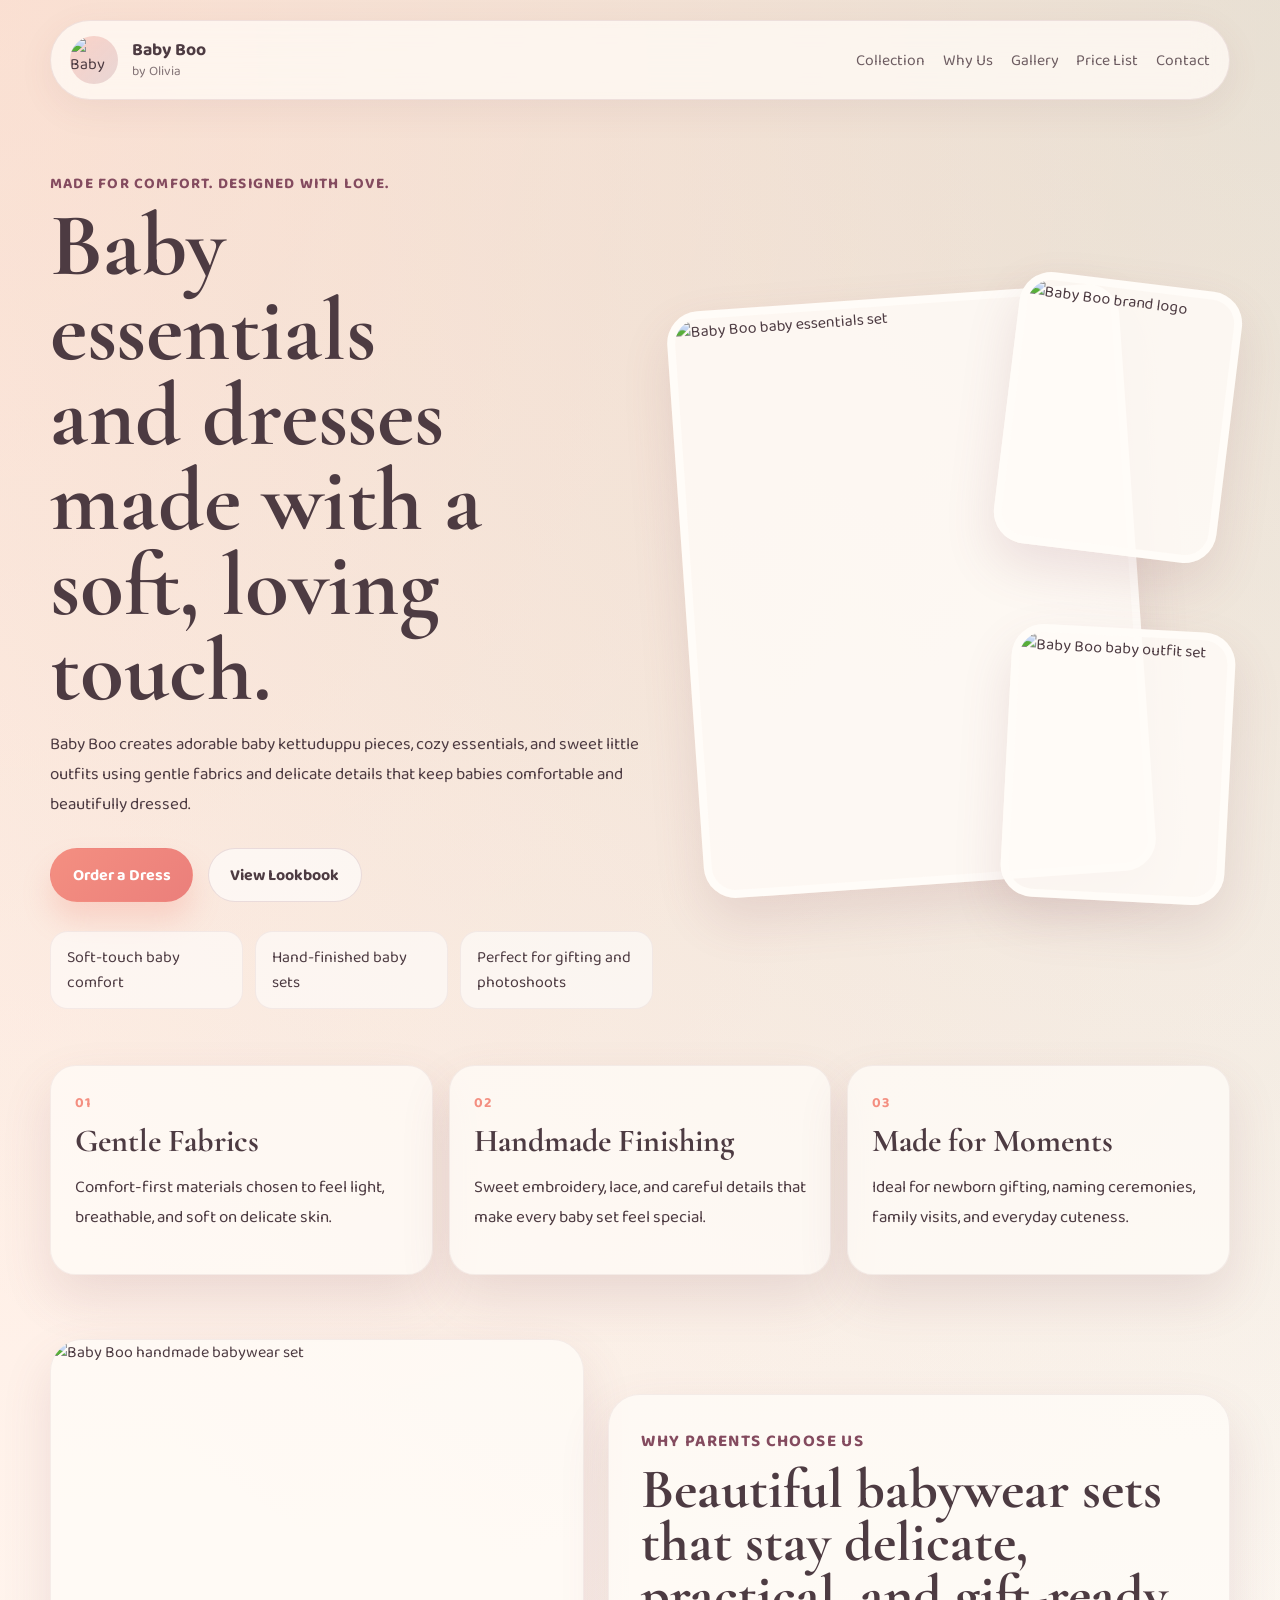
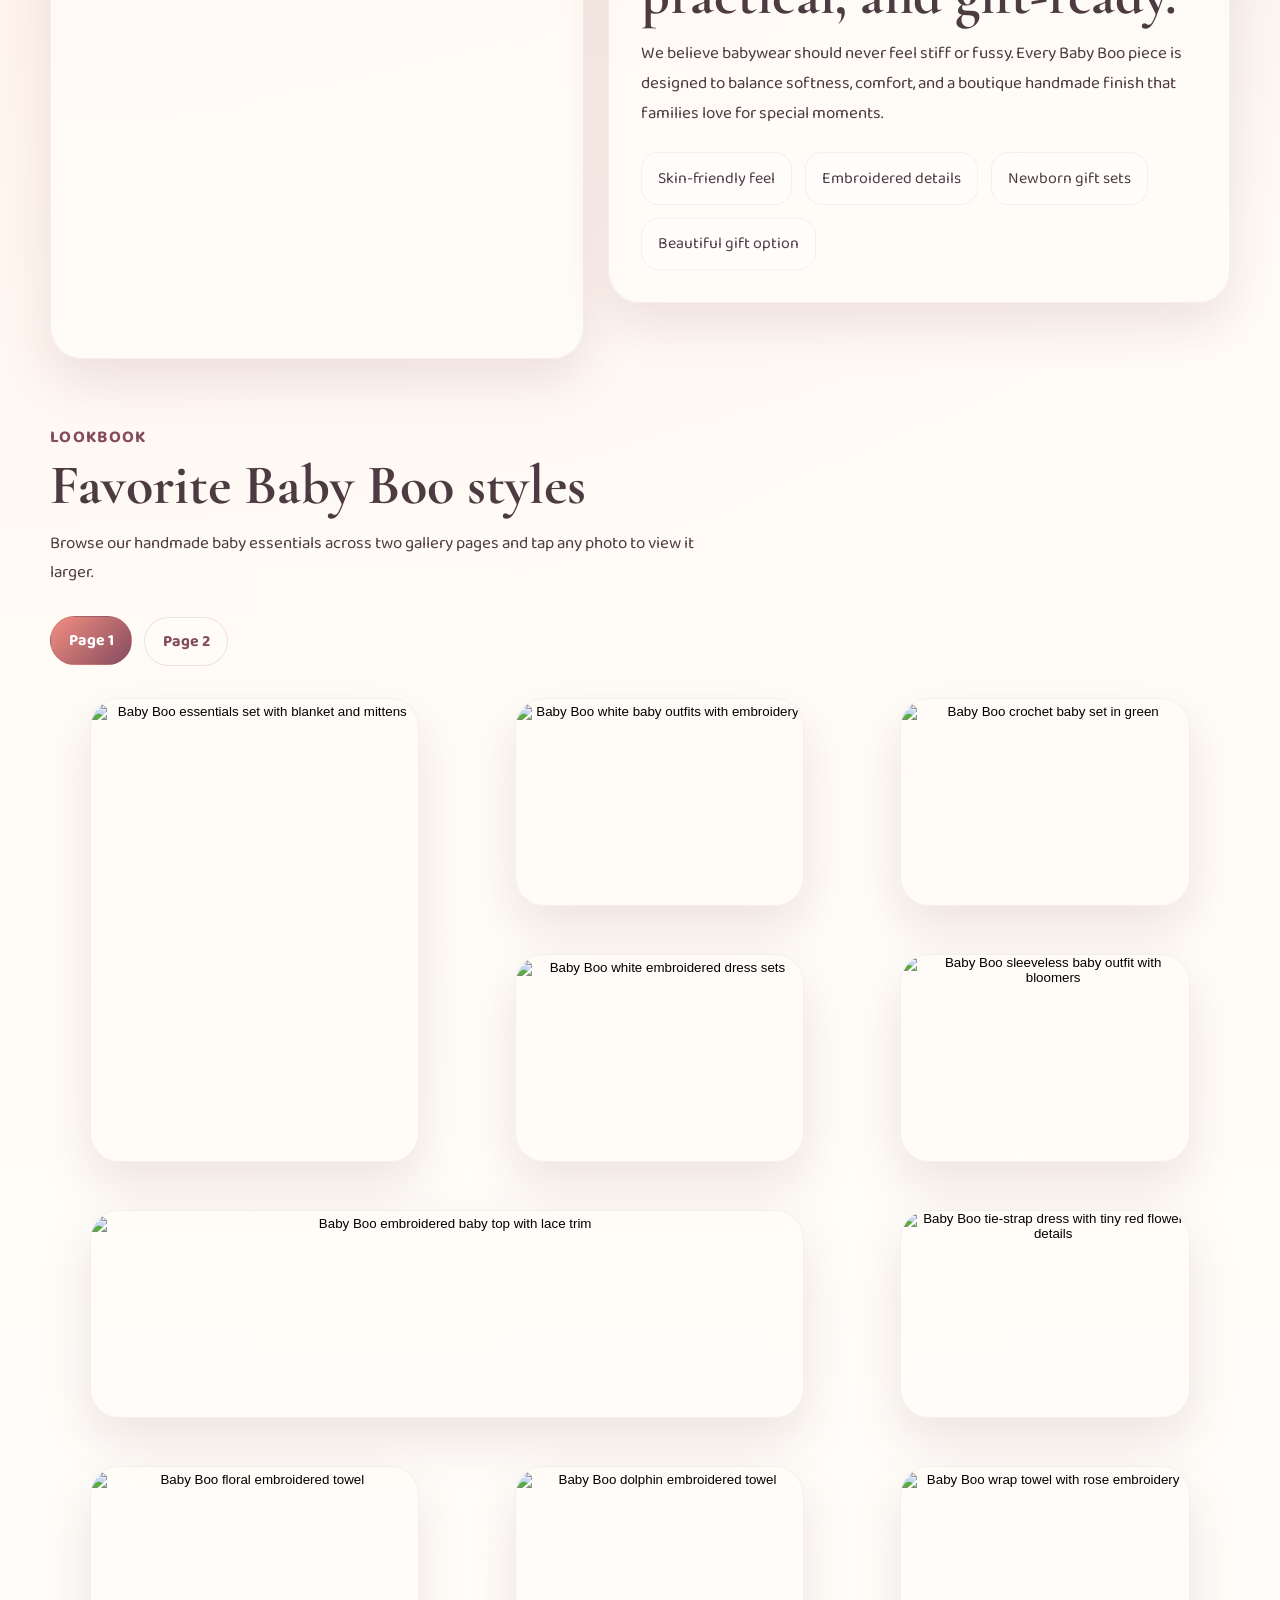
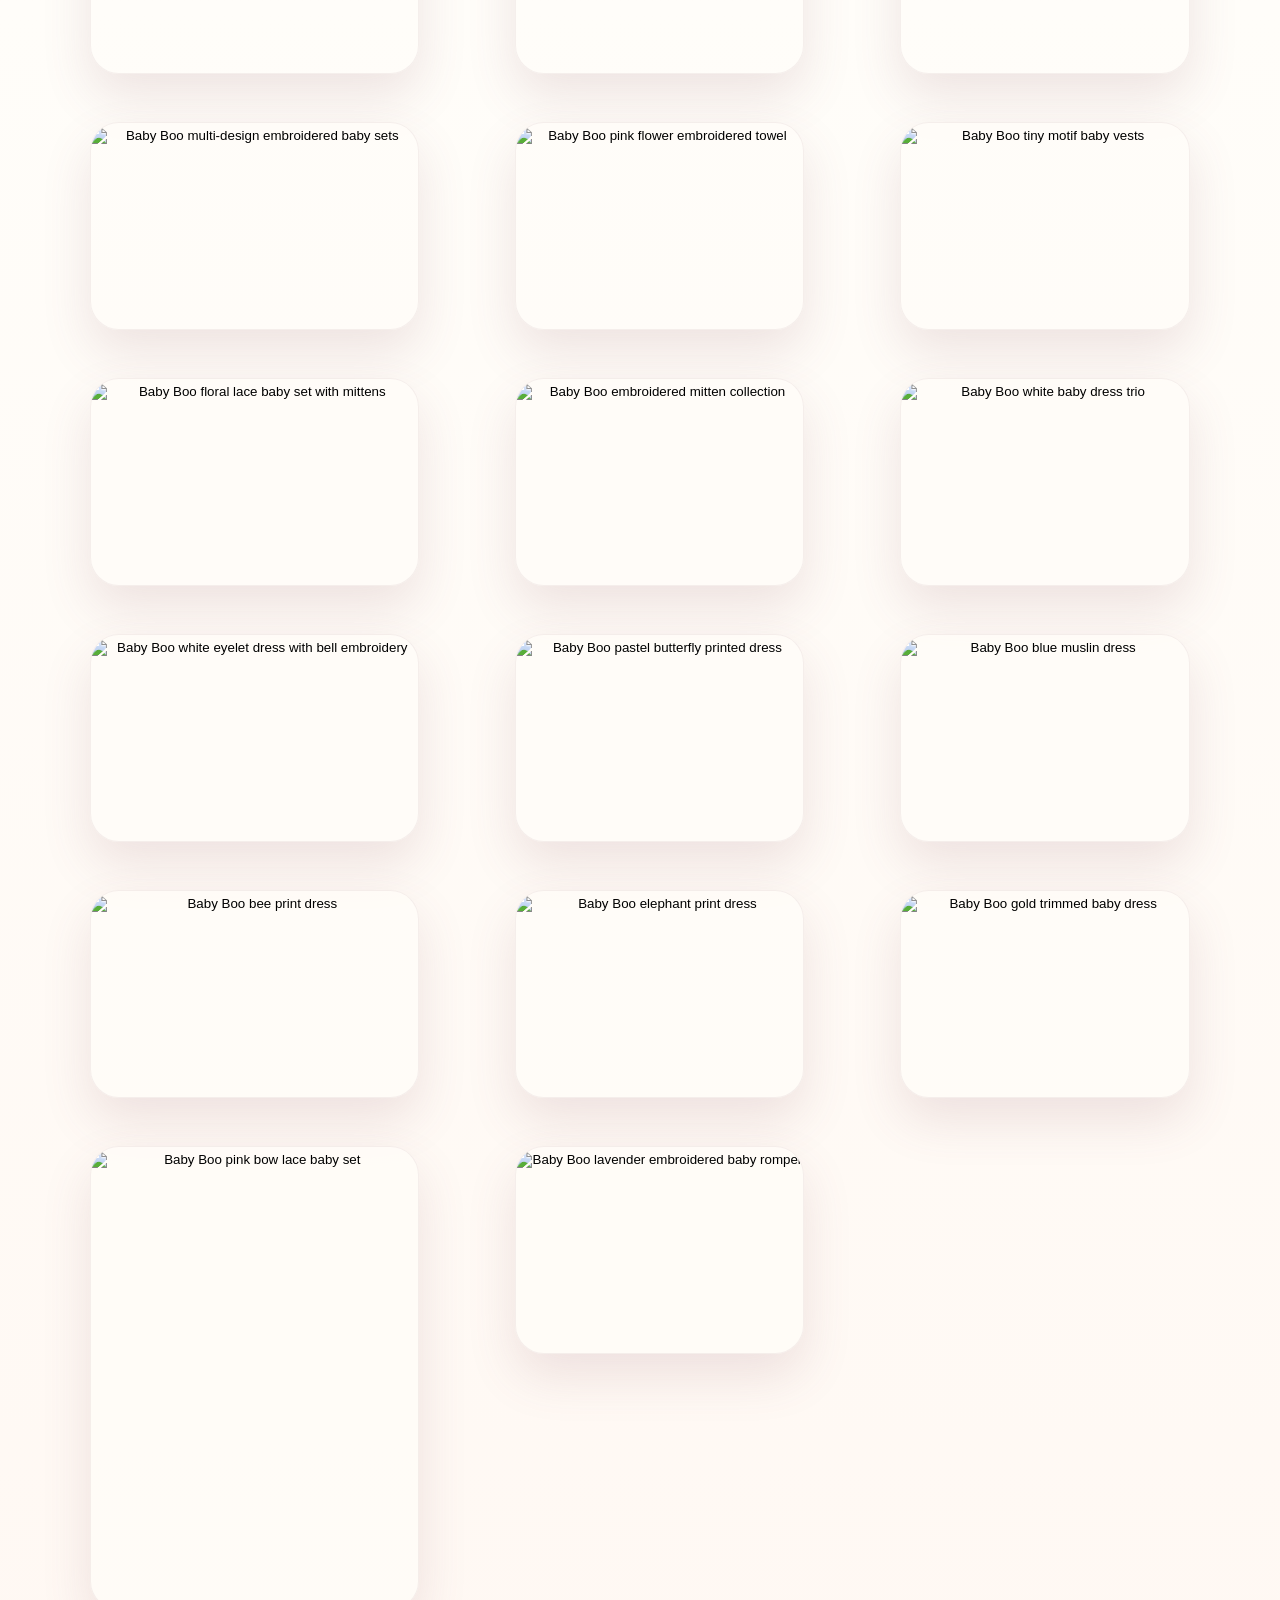
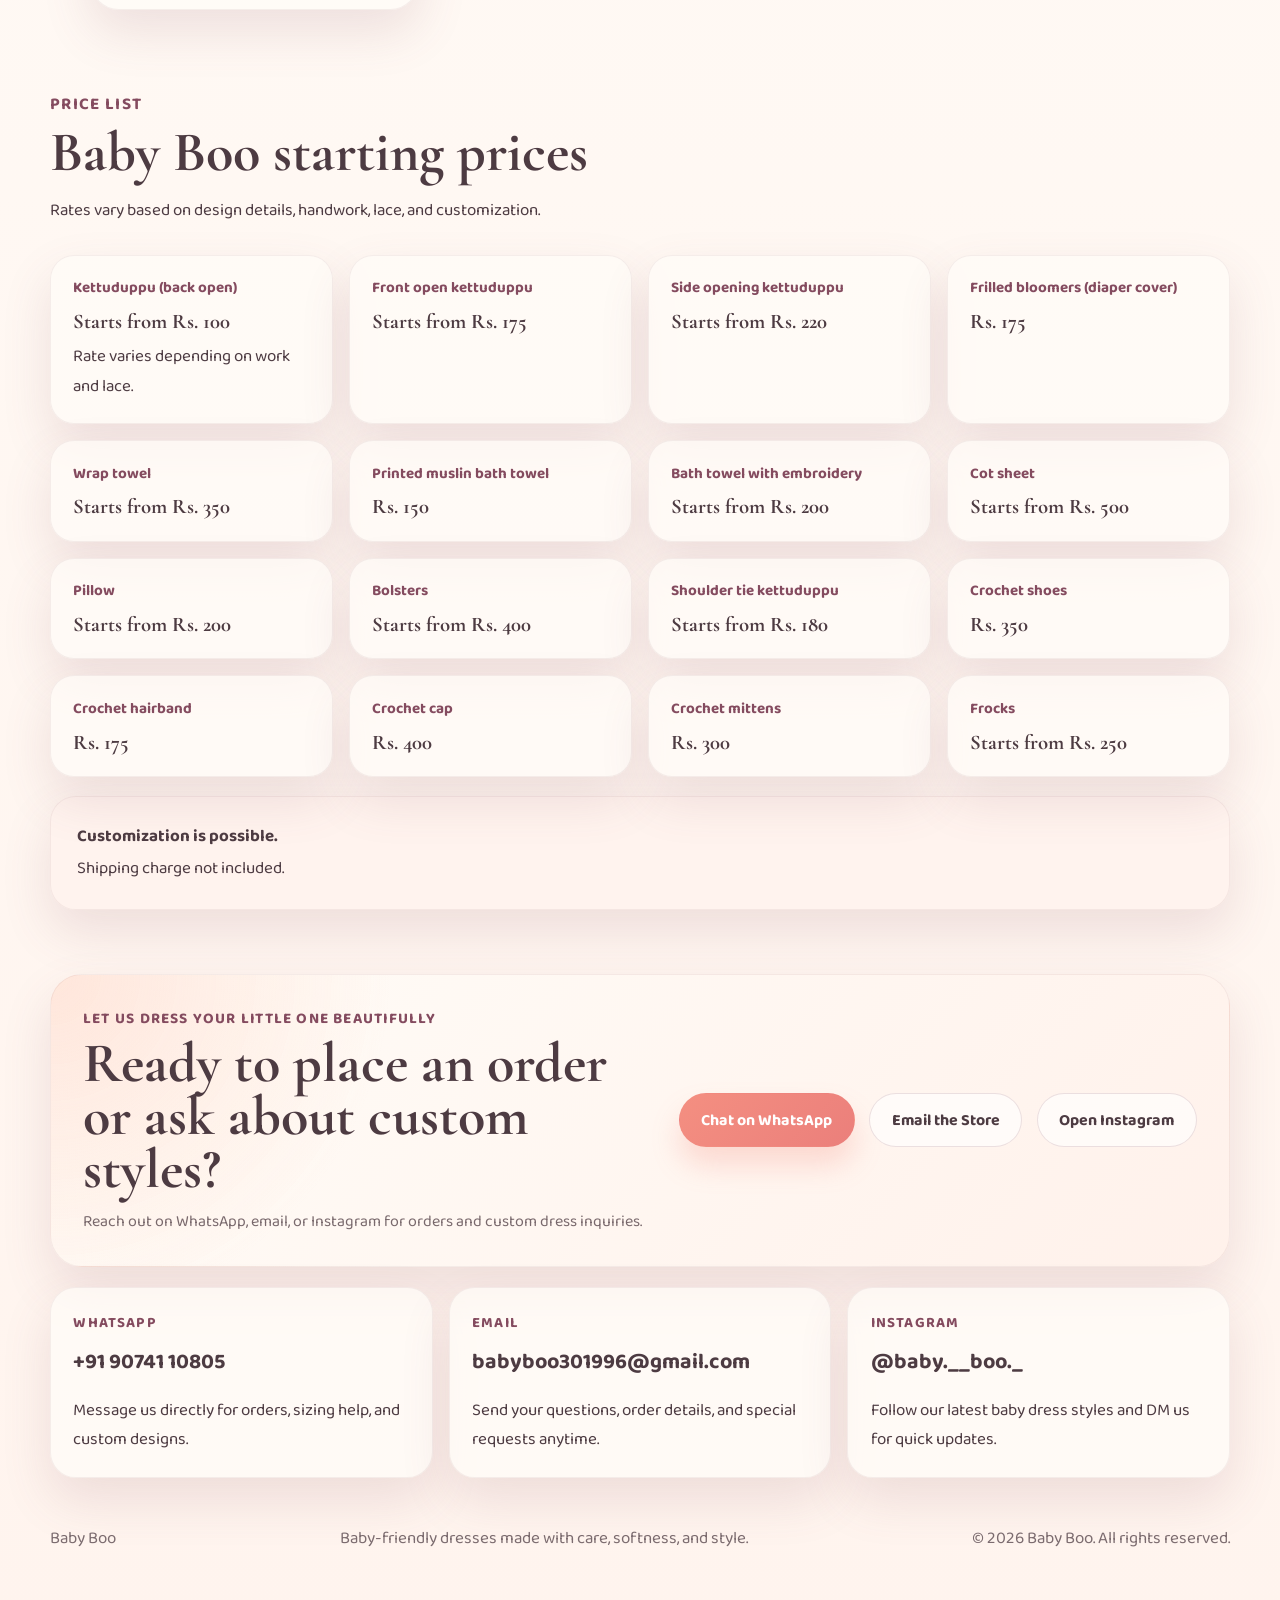
==== index.html @ 282fbe4d "Add files via upload" ====
<!DOCTYPE html>
<html lang="en">
<head>
  <meta charset="UTF-8">
  <meta name="viewport" content="width=device-width, initial-scale=1.0">
  <title>Baby Boo | Baby-Friendly Dresses</title>
  <meta
    name="description"
    content="Baby Boo creates soft, baby-friendly dresses made with comfort, style, and gentle materials for little ones."
  >
  <link rel="icon" type="image/jpeg" href="assets/logo-babyboo.jpeg">
  <link rel="apple-touch-icon" href="assets/logo-babyboo.jpeg">
  <link rel="preconnect" href="https://fonts.googleapis.com">
  <link rel="preconnect" href="https://fonts.gstatic.com" crossorigin>
  <link
    href="https://fonts.googleapis.com/css2?family=Baloo+2:wght@400;500;600;700&family=Cormorant+Garamond:wght@500;600;700&display=swap"
    rel="stylesheet"
  >
  <link rel="stylesheet" href="styles.css">
</head>
<body>
  <div class="page-shell">
    <header class="topbar">
      <a class="brand" href="#home">
        <span class="brand-mark">
          <img src="assets/logo-babyboo.jpeg" alt="Baby Boo logo">
        </span>
        <span class="brand-copy">
          <strong>Baby Boo</strong>
          <small>by Olivia</small>
        </span>
      </a>
      <nav class="nav">
        <a href="#collection">Collection</a>
        <a href="#why-us">Why Us</a>
        <a href="#gallery">Gallery</a>
        <a href="#pricing">Price List</a>
        <a href="#contact">Contact</a>
      </nav>
    </header>

    <main id="home">
      <section class="hero">
        <div class="hero-copy">
          <p class="eyebrow">Made for comfort. Designed with love.</p>
          <h1>Baby essentials and dresses made with a soft, loving touch.</h1>
          <p class="hero-text">
            Baby Boo creates adorable baby kettuduppu pieces, cozy essentials,
            and sweet little outfits using gentle fabrics and delicate details
            that keep babies comfortable and beautifully dressed.
          </p>
          <div class="hero-actions">
            <a class="button button-primary" href="#contact">Order a Dress</a>
            <a class="button button-secondary" href="#gallery">View Lookbook</a>
          </div>
          <ul class="trust-list" aria-label="Store highlights">
            <li>Soft-touch baby comfort</li>
            <li>Hand-finished baby sets</li>
            <li>Perfect for gifting and photoshoots</li>
          </ul>
        </div>

        <div class="hero-visual">
          <div class="hero-card hero-card-main">
            <img src="assets/collection-1.jpeg" alt="Baby Boo baby essentials set">
          </div>
          <div class="hero-card hero-card-small top">
            <img src="assets/logo-babyboo.jpeg" alt="Baby Boo brand logo">
          </div>
          <div class="hero-card hero-card-small bottom">
            <img src="assets/collection-2.jpeg" alt="Baby Boo baby outfit set">
          </div>
        </div>
      </section>

      <section class="feature-strip" id="collection">
        <article>
          <span>01</span>
          <h2>Gentle Fabrics</h2>
          <p>Comfort-first materials chosen to feel light, breathable, and soft on delicate skin.</p>
        </article>
        <article>
          <span>02</span>
          <h2>Handmade Finishing</h2>
          <p>Sweet embroidery, lace, and careful details that make every baby set feel special.</p>
        </article>
        <article>
          <span>03</span>
          <h2>Made for Moments</h2>
          <p>Ideal for newborn gifting, naming ceremonies, family visits, and everyday cuteness.</p>
        </article>
      </section>

      <section class="story" id="why-us">
        <div class="story-image">
          <img src="assets/collection-2.jpeg" alt="Baby Boo handmade babywear set">
        </div>
        <div class="story-copy">
          <p class="eyebrow">Why parents choose us</p>
          <h2>Beautiful babywear sets that stay delicate, practical, and gift-ready.</h2>
          <p>
            We believe babywear should never feel stiff or fussy. Every Baby Boo
            piece is designed to balance softness, comfort, and a boutique
            handmade finish that families love for special moments.
          </p>
          <div class="pill-grid">
            <span>Skin-friendly feel</span>
            <span>Embroidered details</span>
            <span>Newborn gift sets</span>
            <span>Beautiful gift option</span>
          </div>
        </div>
      </section>

      <section class="gallery-section" id="gallery">
        <div class="section-heading">
          <p class="eyebrow">Lookbook</p>
          <h2>Favorite Baby Boo styles</h2>
          <p>Browse our handmade baby essentials across two gallery pages and tap any photo to view it larger.</p>
        </div>
        <div class="gallery-toolbar" aria-label="Gallery pages">
          <button class="gallery-page-button is-active" type="button" data-page="1">Page 1</button>
          <button class="gallery-page-button" type="button" data-page="2">Page 2</button>
        </div>
        <div class="gallery-grid" id="gallery-grid"></div>
      </section>

      <section class="pricing-section" id="pricing">
        <div class="section-heading">
          <p class="eyebrow">Price List</p>
          <h2>Baby Boo starting prices</h2>
          <p>Rates vary based on design details, handwork, lace, and customization.</p>
        </div>
        <div class="pricing-grid">
          <article class="price-card">
            <span>Kettuduppu (back open)</span>
            <strong>Starts from Rs. 100</strong>
            <p>Rate varies depending on work and lace.</p>
          </article>
          <article class="price-card">
            <span>Front open kettuduppu</span>
            <strong>Starts from Rs. 175</strong>
          </article>
          <article class="price-card">
            <span>Side opening kettuduppu</span>
            <strong>Starts from Rs. 220</strong>
          </article>
          <article class="price-card">
            <span>Frilled bloomers (diaper cover)</span>
            <strong>Rs. 175</strong>
          </article>
          <article class="price-card">
            <span>Wrap towel</span>
            <strong>Starts from Rs. 350</strong>
          </article>
          <article class="price-card">
            <span>Printed muslin bath towel</span>
            <strong>Rs. 150</strong>
          </article>
          <article class="price-card">
            <span>Bath towel with embroidery</span>
            <strong>Starts from Rs. 200</strong>
          </article>
          <article class="price-card">
            <span>Cot sheet</span>
            <strong>Starts from Rs. 500</strong>
          </article>
          <article class="price-card">
            <span>Pillow</span>
            <strong>Starts from Rs. 200</strong>
          </article>
          <article class="price-card">
            <span>Bolsters</span>
            <strong>Starts from Rs. 400</strong>
          </article>
          <article class="price-card">
            <span>Shoulder tie kettuduppu</span>
            <strong>Starts from Rs. 180</strong>
          </article>
          <article class="price-card">
            <span>Crochet shoes</span>
            <strong>Rs. 350</strong>
          </article>
          <article class="price-card">
            <span>Crochet hairband</span>
            <strong>Rs. 175</strong>
          </article>
          <article class="price-card">
            <span>Crochet cap</span>
            <strong>Rs. 400</strong>
          </article>
          <article class="price-card">
            <span>Crochet mittens</span>
            <strong>Rs. 300</strong>
          </article>
          <article class="price-card">
            <span>Frocks</span>
            <strong>Starts from Rs. 250</strong>
          </article>
        </div>
        <div class="pricing-note">
          <p><strong>Customization is possible.</strong></p>
          <p>Shipping charge not included.</p>
        </div>
      </section>

      <section class="cta-banner" id="contact">
        <div>
          <p class="eyebrow">Let us dress your little one beautifully</p>
          <h2>Ready to place an order or ask about custom styles?</h2>
          <p class="cta-note">Reach out on WhatsApp, email, or Instagram for orders and custom dress inquiries.</p>
        </div>
        <div class="cta-links">
          <a class="button button-primary" href="https://wa.me/919074110805" target="_blank" rel="noreferrer">
            Chat on WhatsApp
          </a>
          <a class="button button-secondary" href="mailto:babyboo301996@gmail.com">
            Email the Store
          </a>
          <a class="button button-secondary" href="https://www.instagram.com/baby.__boo._/" target="_blank" rel="noreferrer">
            Open Instagram
          </a>
        </div>
      </section>

      <section class="contact-details" id="contact-details" aria-label="Store contact details">
        <div class="contact-card">
          <span>WhatsApp</span>
          <strong>+91 90741 10805</strong>
          <p>Message us directly for orders, sizing help, and custom designs.</p>
        </div>
        <div class="contact-card">
          <span>Email</span>
          <strong>babyboo301996@gmail.com</strong>
          <p>Send your questions, order details, and special requests anytime.</p>
        </div>
        <div class="contact-card">
          <span>Instagram</span>
          <strong><a href="https://www.instagram.com/baby.__boo._/" target="_blank" rel="noreferrer">@baby.__boo._</a></strong>
          <p>Follow our latest baby dress styles and DM us for quick updates.</p>
        </div>
      </section>
    </main>

    <footer class="footer">
      <p>Baby Boo</p>
      <p>Baby-friendly dresses made with care, softness, and style.</p>
      <p>&copy; <span id="year"></span> Baby Boo. All rights reserved.</p>
    </footer>
  </div>

  <div class="lightbox" id="gallery-lightbox" aria-hidden="true">
    <button class="lightbox-close" id="lightbox-close" type="button" aria-label="Close image popup">
      Close
    </button>
    <div class="lightbox-panel" role="dialog" aria-modal="true" aria-label="Expanded gallery image">
      <img id="lightbox-image" src="" alt="">
    </div>
  </div>

  <script src="script.js"></script>
</body>
</html>
---- styles.css ----
* {
  box-sizing: border-box;
}

:root {
  --cream: #fffaf5;
  --rose: #ffe3df;
  --peach: #ffc9b4;
  --coral: #f48f81;
  --berry: #844b5f;
  --leaf: #7ea48a;
  --text: #4d3b42;
  --card: rgba(255, 252, 248, 0.82);
  --shadow: 0 22px 50px rgba(132, 75, 95, 0.14);
}

html {
  scroll-behavior: smooth;
}

body {
  margin: 0;
  color: var(--text);
  font-family: "Baloo 2", "Trebuchet MS", sans-serif;
  background:
    radial-gradient(circle at top left, rgba(255, 201, 180, 0.45), transparent 35%),
    radial-gradient(circle at top right, rgba(126, 164, 138, 0.22), transparent 28%),
    linear-gradient(180deg, #fff8f2 0%, #fffdf9 50%, #fff4ee 100%);
}

img {
  display: block;
  max-width: 100%;
}

a {
  color: inherit;
  text-decoration: none;
}

.page-shell {
  width: min(1180px, calc(100% - 2rem));
  margin: 0 auto;
  padding: 1.25rem 0 3rem;
}

.topbar {
  position: sticky;
  top: 1rem;
  z-index: 10;
  display: flex;
  align-items: center;
  justify-content: space-between;
  gap: 1rem;
  padding: 0.95rem 1.2rem;
  margin-bottom: 1.5rem;
  border: 1px solid rgba(132, 75, 95, 0.12);
  border-radius: 999px;
  background: rgba(255, 250, 245, 0.78);
  backdrop-filter: blur(16px);
  box-shadow: 0 10px 35px rgba(132, 75, 95, 0.08);
}

.brand {
  display: inline-flex;
  align-items: center;
  gap: 0.85rem;
}

.brand-mark {
  display: grid;
  place-items: center;
  width: 3rem;
  height: 3rem;
  border-radius: 50%;
  overflow: hidden;
  background: linear-gradient(135deg, rgba(244, 143, 129, 0.35), rgba(132, 75, 95, 0.18));
}

.brand-mark img {
  width: 100%;
  height: 100%;
  object-fit: cover;
}

.brand-copy {
  display: flex;
  flex-direction: column;
  line-height: 1;
}

.brand-copy strong {
  font-size: 1.1rem;
}

.brand-copy small {
  margin-top: 0.3rem;
  color: rgba(77, 59, 66, 0.7);
}

.nav {
  display: inline-flex;
  flex-wrap: wrap;
  gap: 1.1rem;
  font-size: 0.98rem;
}

.nav a {
  color: rgba(77, 59, 66, 0.82);
}

.hero,
.story,
.cta-banner {
  display: grid;
  align-items: center;
}

.hero {
  grid-template-columns: 1.05fr 0.95fr;
  gap: 2rem;
  padding: 3rem 0 2.5rem;
}

.eyebrow {
  margin: 0 0 0.4rem;
  color: var(--berry);
  font-size: 0.95rem;
  font-weight: 700;
  letter-spacing: 0.08em;
  text-transform: uppercase;
}

h1,
h2 {
  margin: 0;
  font-family: "Cormorant Garamond", Georgia, serif;
  line-height: 0.95;
}

h1 {
  max-width: 11ch;
  font-size: clamp(3rem, 7vw, 5.8rem);
}

h2 {
  font-size: clamp(2.2rem, 5vw, 3.5rem);
}

.hero-text,
.section-heading p,
.story-copy p,
.feature-strip p,
.contact-card p,
.price-card p,
.pricing-note p,
.footer p {
  font-size: 1.06rem;
  line-height: 1.75;
}

.hero-actions,
.cta-links {
  display: flex;
  flex-wrap: wrap;
  gap: 0.9rem;
  margin: 1.8rem 0;
}

.button {
  display: inline-flex;
  align-items: center;
  justify-content: center;
  min-height: 3.1rem;
  padding: 0.85rem 1.35rem;
  border-radius: 999px;
  border: 1px solid transparent;
  font-weight: 700;
  transition: transform 180ms ease, box-shadow 180ms ease, background 180ms ease;
}

.button:hover {
  transform: translateY(-2px);
}

.button-primary {
  color: white;
  background: linear-gradient(135deg, var(--coral), #eb7f7b);
  box-shadow: 0 18px 28px rgba(244, 143, 129, 0.28);
}

.button-secondary {
  border-color: rgba(132, 75, 95, 0.16);
  background: rgba(255, 255, 255, 0.62);
}

.trust-list {
  display: grid;
  grid-template-columns: repeat(3, minmax(0, 1fr));
  gap: 0.75rem;
  padding: 0;
  margin: 1.4rem 0 0;
  list-style: none;
}

.trust-list li,
.pill-grid span {
  padding: 0.8rem 1rem;
  border: 1px solid rgba(132, 75, 95, 0.08);
  border-radius: 1.1rem;
  background: rgba(255, 255, 255, 0.55);
}

.hero-visual {
  position: relative;
  min-height: 620px;
}

.hero-card {
  position: absolute;
  overflow: hidden;
  border: 8px solid rgba(255, 252, 248, 0.92);
  border-radius: 2rem;
  box-shadow: var(--shadow);
  background: var(--card);
}

.hero-card img,
.story-image img,
.gallery-button img,
.gallery-item img {
  width: 100%;
  height: 100%;
  object-fit: cover;
}

.hero-card-main {
  inset: 1rem 5.8rem 1rem 0;
  transform: rotate(-4deg);
}

.hero-card-small {
  right: 0;
  width: 41%;
}

.hero-card-small.top {
  top: 0;
  height: 44%;
  transform: rotate(7deg);
}

.hero-card-small.bottom {
  bottom: 0;
  height: 44%;
  transform: rotate(3deg);
}

.feature-strip {
  display: grid;
  grid-template-columns: repeat(3, minmax(0, 1fr));
  gap: 1rem;
  margin: 1rem 0 4rem;
}

.feature-strip article,
.cta-banner,
.story-image,
.story-copy,
.gallery-item {
  border: 1px solid rgba(132, 75, 95, 0.08);
  background: rgba(255, 252, 248, 0.72);
  box-shadow: var(--shadow);
}

.feature-strip article {
  padding: 1.5rem;
  border-radius: 1.6rem;
}

.feature-strip span {
  color: var(--coral);
  font-size: 0.9rem;
  font-weight: 700;
  letter-spacing: 0.08em;
}

.feature-strip h2 {
  margin-top: 0.7rem;
  font-size: 2rem;
}

.story {
  grid-template-columns: 0.86fr 1fr;
  gap: 1.5rem;
  margin-bottom: 4rem;
}

.story-image,
.story-copy,
.cta-banner {
  border-radius: 2rem;
}

.story-image {
  min-height: 620px;
  overflow: hidden;
}

.story-copy {
  padding: 2rem;
}

.pill-grid {
  display: flex;
  flex-wrap: wrap;
  gap: 0.8rem;
  margin-top: 1.5rem;
}

.gallery-section,
.pricing-section {
  margin-bottom: 4rem;
}

.section-heading {
  max-width: 650px;
  margin-bottom: 1.8rem;
}

.gallery-grid {
  display: grid;
  grid-template-columns: 1.05fr 0.95fr 0.95fr;
  grid-auto-rows: 240px;
  gap: 1rem;
}

.gallery-toolbar {
  display: flex;
  flex-wrap: wrap;
  gap: 0.75rem;
  margin-bottom: 1rem;
}

.gallery-page-button {
  min-height: 2.9rem;
  padding: 0.7rem 1.1rem;
  border: 1px solid rgba(132, 75, 95, 0.14);
  border-radius: 999px;
  color: var(--berry);
  font: inherit;
  font-weight: 700;
  cursor: pointer;
  background: rgba(255, 252, 248, 0.8);
  transition: transform 180ms ease, background 180ms ease, color 180ms ease;
}

.gallery-page-button:hover,
.gallery-page-button.is-active {
  color: white;
  background: linear-gradient(135deg, var(--coral), var(--berry));
  transform: translateY(-1px);
}

.gallery-item {
  overflow: hidden;
  border-radius: 1.8rem;
}

.gallery-button {
  width: 100%;
  height: 100%;
  padding: 0;
  border: 0;
  cursor: pointer;
  background: transparent;
}

.gallery-button img {
  transition: transform 220ms ease, filter 220ms ease;
}

.gallery-button:hover img {
  transform: scale(1.03);
  filter: saturate(1.05);
}

.gallery-item.tall {
  grid-row: span 2;
}

.gallery-item.wide {
  grid-column: span 2;
}

.lightbox {
  position: fixed;
  inset: 0;
  z-index: 100;
  display: grid;
  place-items: center;
  padding: 1.5rem;
  background: rgba(77, 59, 66, 0.7);
  backdrop-filter: blur(10px);
  opacity: 0;
  pointer-events: none;
  transition: opacity 180ms ease;
}

.lightbox.is-open {
  opacity: 1;
  pointer-events: auto;
}

.lightbox-panel {
  width: min(92vw, 820px);
  max-height: 88vh;
  padding: 0.75rem;
  border-radius: 2rem;
  background: rgba(255, 252, 248, 0.95);
  box-shadow: 0 24px 60px rgba(0, 0, 0, 0.22);
}

.lightbox-panel img {
  display: block;
  width: 100%;
  max-height: calc(88vh - 1.5rem);
  border-radius: 1.5rem;
  object-fit: contain;
}

.lightbox-close {
  position: absolute;
  top: 1.5rem;
  right: 1.5rem;
  min-height: 2.85rem;
  padding: 0.75rem 1rem;
  border: 0;
  border-radius: 999px;
  color: white;
  font: inherit;
  font-weight: 700;
  cursor: pointer;
  background: rgba(77, 59, 66, 0.82);
}

.pricing-grid {
  display: grid;
  grid-template-columns: repeat(4, minmax(0, 1fr));
  gap: 1rem;
}

.price-card {
  padding: 1.35rem;
  border: 1px solid rgba(132, 75, 95, 0.08);
  border-radius: 1.5rem;
  background: rgba(255, 252, 248, 0.76);
  box-shadow: var(--shadow);
}

.price-card span {
  display: block;
  color: var(--berry);
  font-size: 0.95rem;
  font-weight: 700;
  line-height: 1.5;
}

.price-card strong {
  display: block;
  margin-top: 0.55rem;
  font-size: 1.3rem;
  font-family: "Cormorant Garamond", Georgia, serif;
}

.price-card p {
  margin: 0.5rem 0 0;
}

.pricing-note {
  margin-top: 1.2rem;
  padding: 1.4rem 1.6rem;
  border: 1px solid rgba(132, 75, 95, 0.08);
  border-radius: 1.6rem;
  background: rgba(255, 243, 238, 0.85);
  box-shadow: var(--shadow);
}

.pricing-note p {
  margin: 0.15rem 0;
}

.cta-banner {
  grid-template-columns: 1fr auto;
  gap: 1rem;
  padding: 2rem;
  background:
    radial-gradient(circle at top left, rgba(255, 201, 180, 0.44), transparent 28%),
    linear-gradient(135deg, rgba(255, 252, 248, 0.92), rgba(255, 240, 234, 0.92));
}

.cta-note {
  margin: 0.75rem 0 0;
  color: rgba(77, 59, 66, 0.76);
}

.contact-details {
  display: grid;
  grid-template-columns: repeat(3, minmax(0, 1fr));
  gap: 1rem;
  margin: 1.25rem 0 0;
}

.contact-card {
  padding: 1.4rem;
  border: 1px solid rgba(132, 75, 95, 0.08);
  border-radius: 1.6rem;
  background: rgba(255, 252, 248, 0.72);
  box-shadow: var(--shadow);
}

.contact-card span {
  color: var(--berry);
  font-size: 0.92rem;
  font-weight: 700;
  letter-spacing: 0.08em;
  text-transform: uppercase;
}

.contact-card strong {
  display: block;
  margin-top: 0.6rem;
  font-size: 1.35rem;
}

.contact-card p {
  margin-bottom: 0;
}

.footer {
  display: flex;
  flex-wrap: wrap;
  justify-content: space-between;
  gap: 0.8rem 1.2rem;
  padding-top: 1.8rem;
  color: rgba(77, 59, 66, 0.74);
}

@media (max-width: 960px) {
  .topbar,
  .hero,
  .story,
  .cta-banner,
  .contact-details,
  .pricing-grid,
  .feature-strip,
  .gallery-grid {
    grid-template-columns: 1fr;
  }

  .topbar {
    border-radius: 2rem;
    position: static;
  }

  .nav {
    justify-content: flex-start;
  }

  .trust-list {
    grid-template-columns: 1fr;
  }

  .hero-visual {
    min-height: 760px;
  }

  .hero-card-main {
    inset: 0 4rem 1.2rem 0;
  }

  .hero-card-small {
    width: 40%;
  }

  .story-image {
    min-height: 500px;
  }

  .gallery-grid {
    grid-auto-rows: 300px;
  }

  .gallery-item.tall,
  .gallery-item.wide {
    grid-column: auto;
    grid-row: auto;
  }
}

@media (max-width: 640px) {
  .page-shell {
    width: min(100% - 1rem, 1180px);
  }

  .topbar {
    align-items: flex-start;
    padding: 1rem;
  }

  .hero {
    padding-top: 1.5rem;
  }

  .hero-visual {
    min-height: 620px;
  }

  .hero-card-main {
    inset: 0 2.6rem 1rem 0;
  }

  .hero-card-small {
    width: 44%;
  }

  .story-copy,
  .cta-banner {
    padding: 1.4rem;
  }

  .footer {
    flex-direction: column;
  }
}
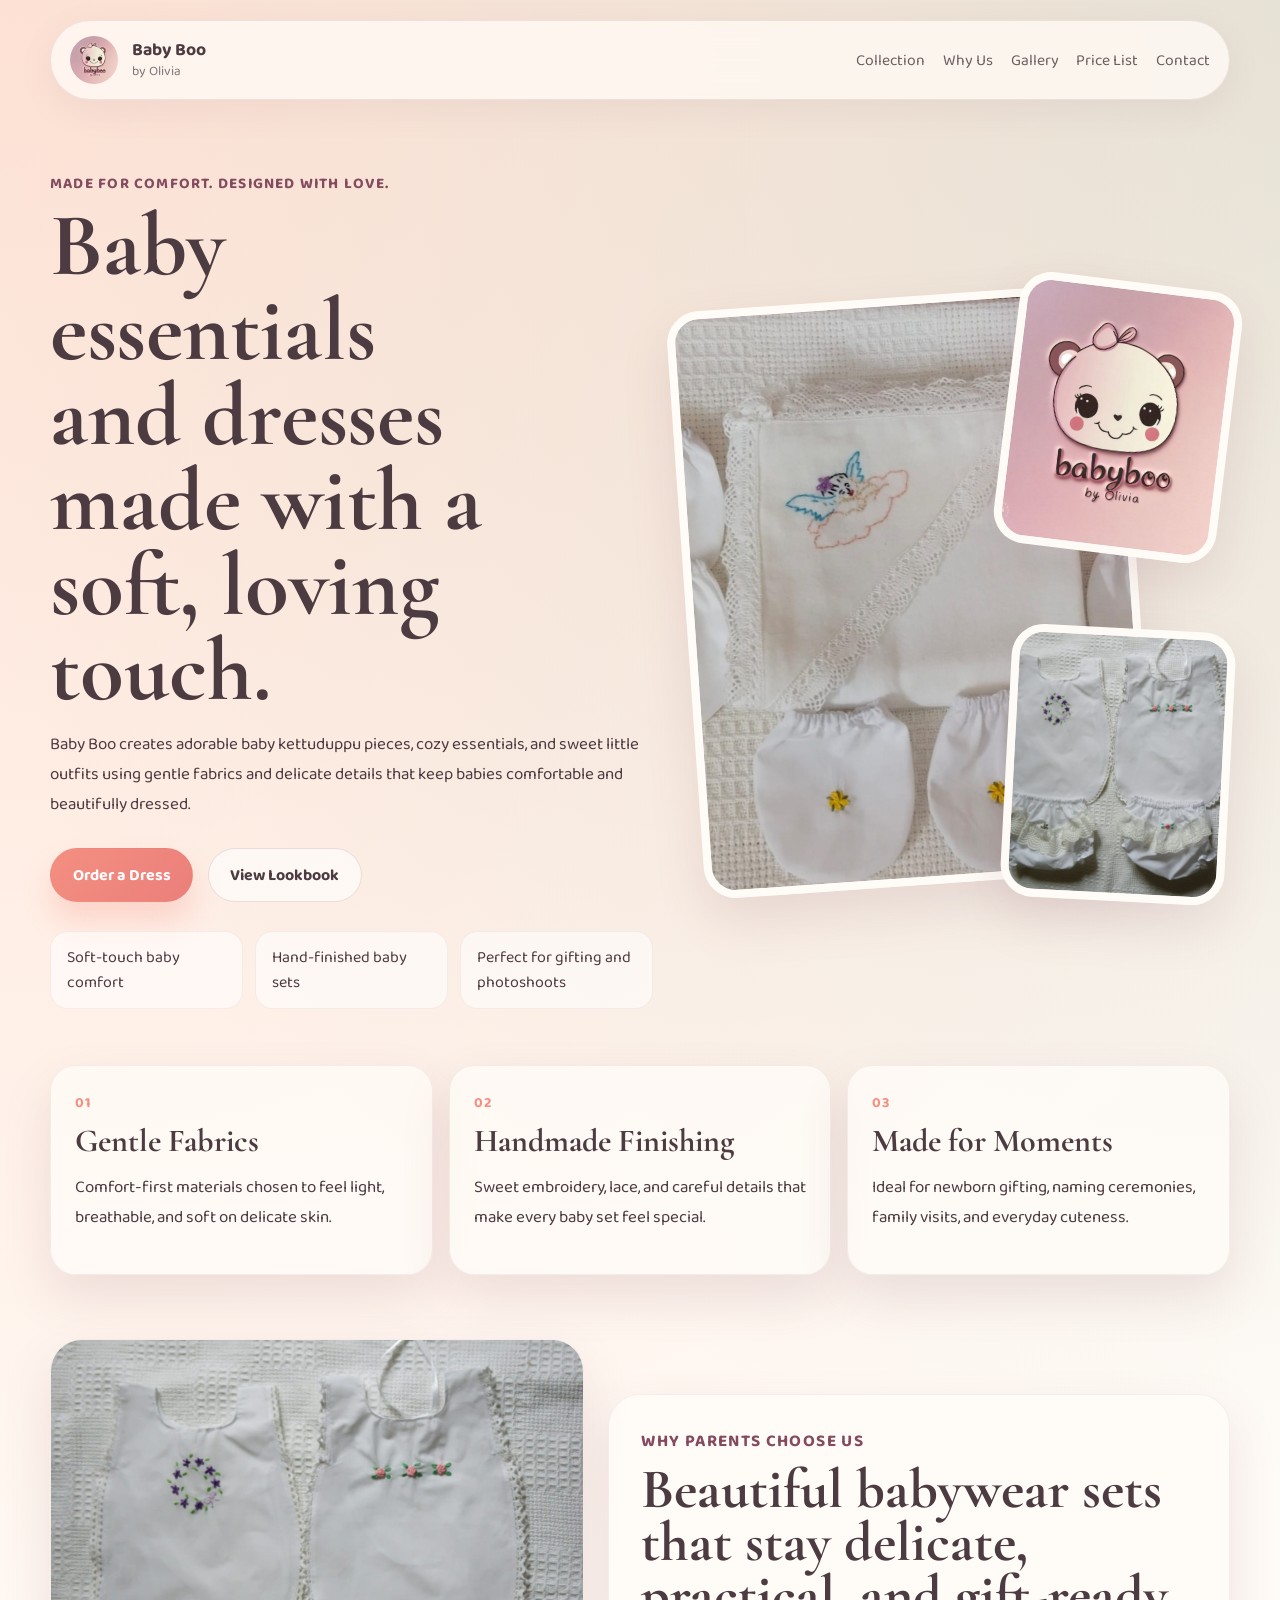
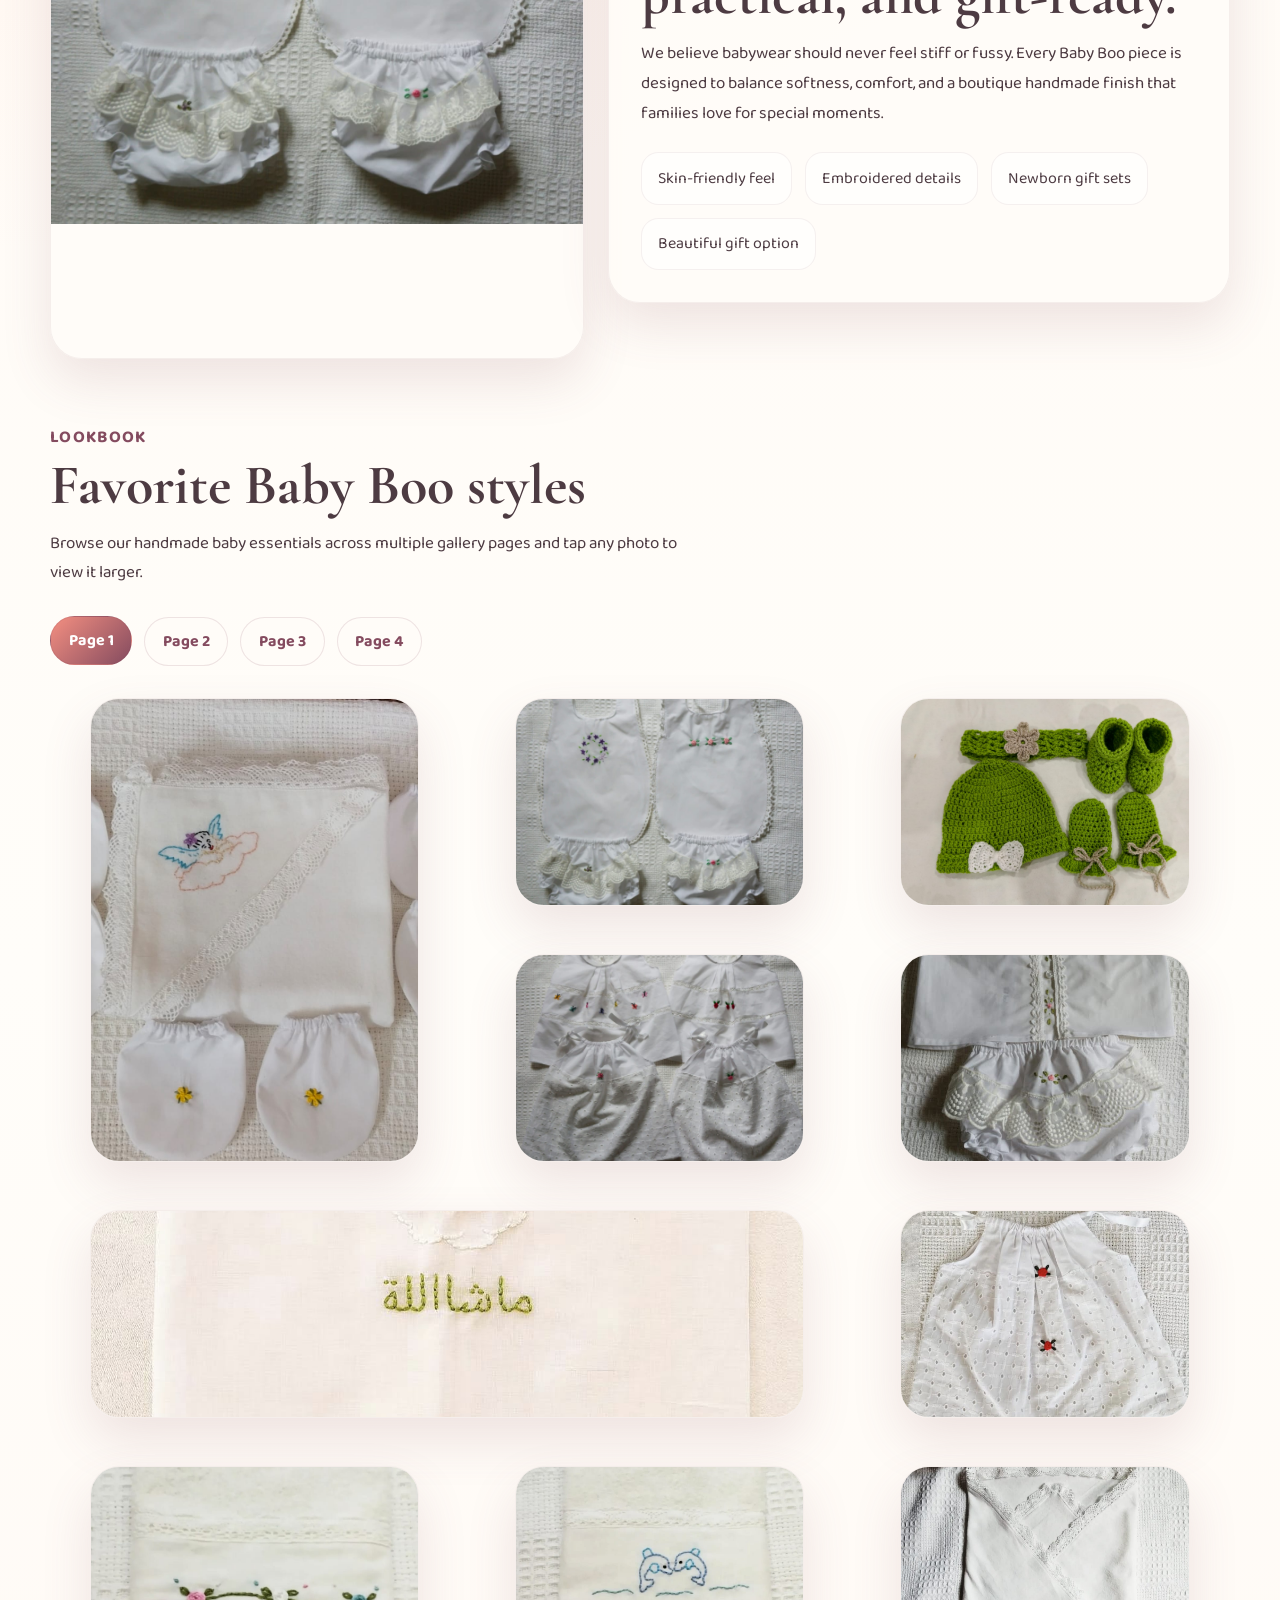
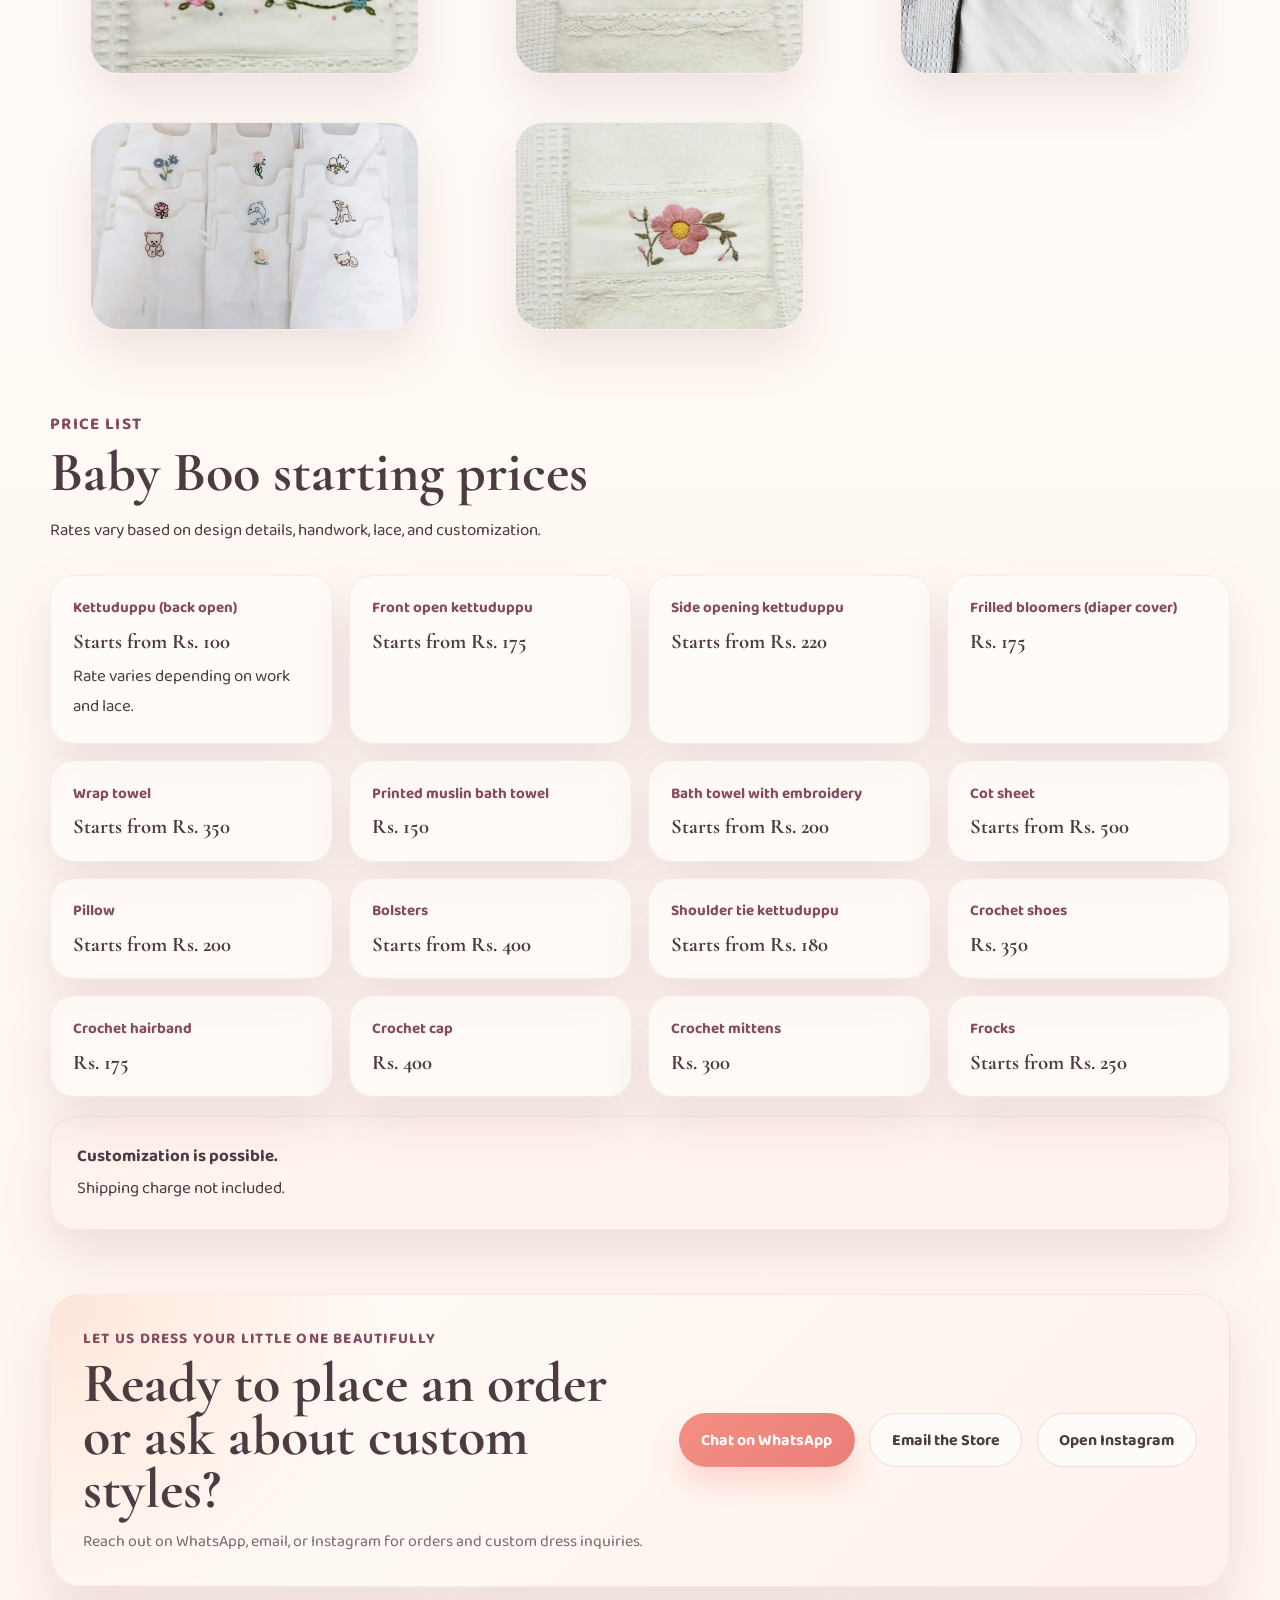
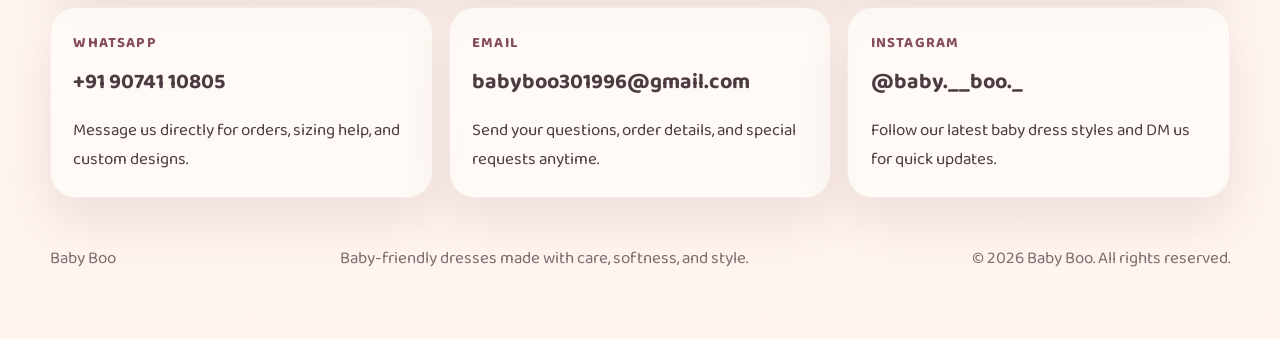
==== commit 42fecb88: "Split gallery into multiple pages for mobile" ====
--- a/index.html
+++ b/index.html
@@ -116,12 +116,9 @@
         <div class="section-heading">
           <p class="eyebrow">Lookbook</p>
           <h2>Favorite Baby Boo styles</h2>
-          <p>Browse our handmade baby essentials across two gallery pages and tap any photo to view it larger.</p>
-        </div>
-        <div class="gallery-toolbar" aria-label="Gallery pages">
-          <button class="gallery-page-button is-active" type="button" data-page="1">Page 1</button>
-          <button class="gallery-page-button" type="button" data-page="2">Page 2</button>
-        </div>
+          <p>Browse our handmade baby essentials across multiple gallery pages and tap any photo to view it larger.</p>
+        </div>
+        <div class="gallery-toolbar" id="gallery-toolbar" aria-label="Gallery pages"></div>
         <div class="gallery-grid" id="gallery-grid"></div>
       </section>
 
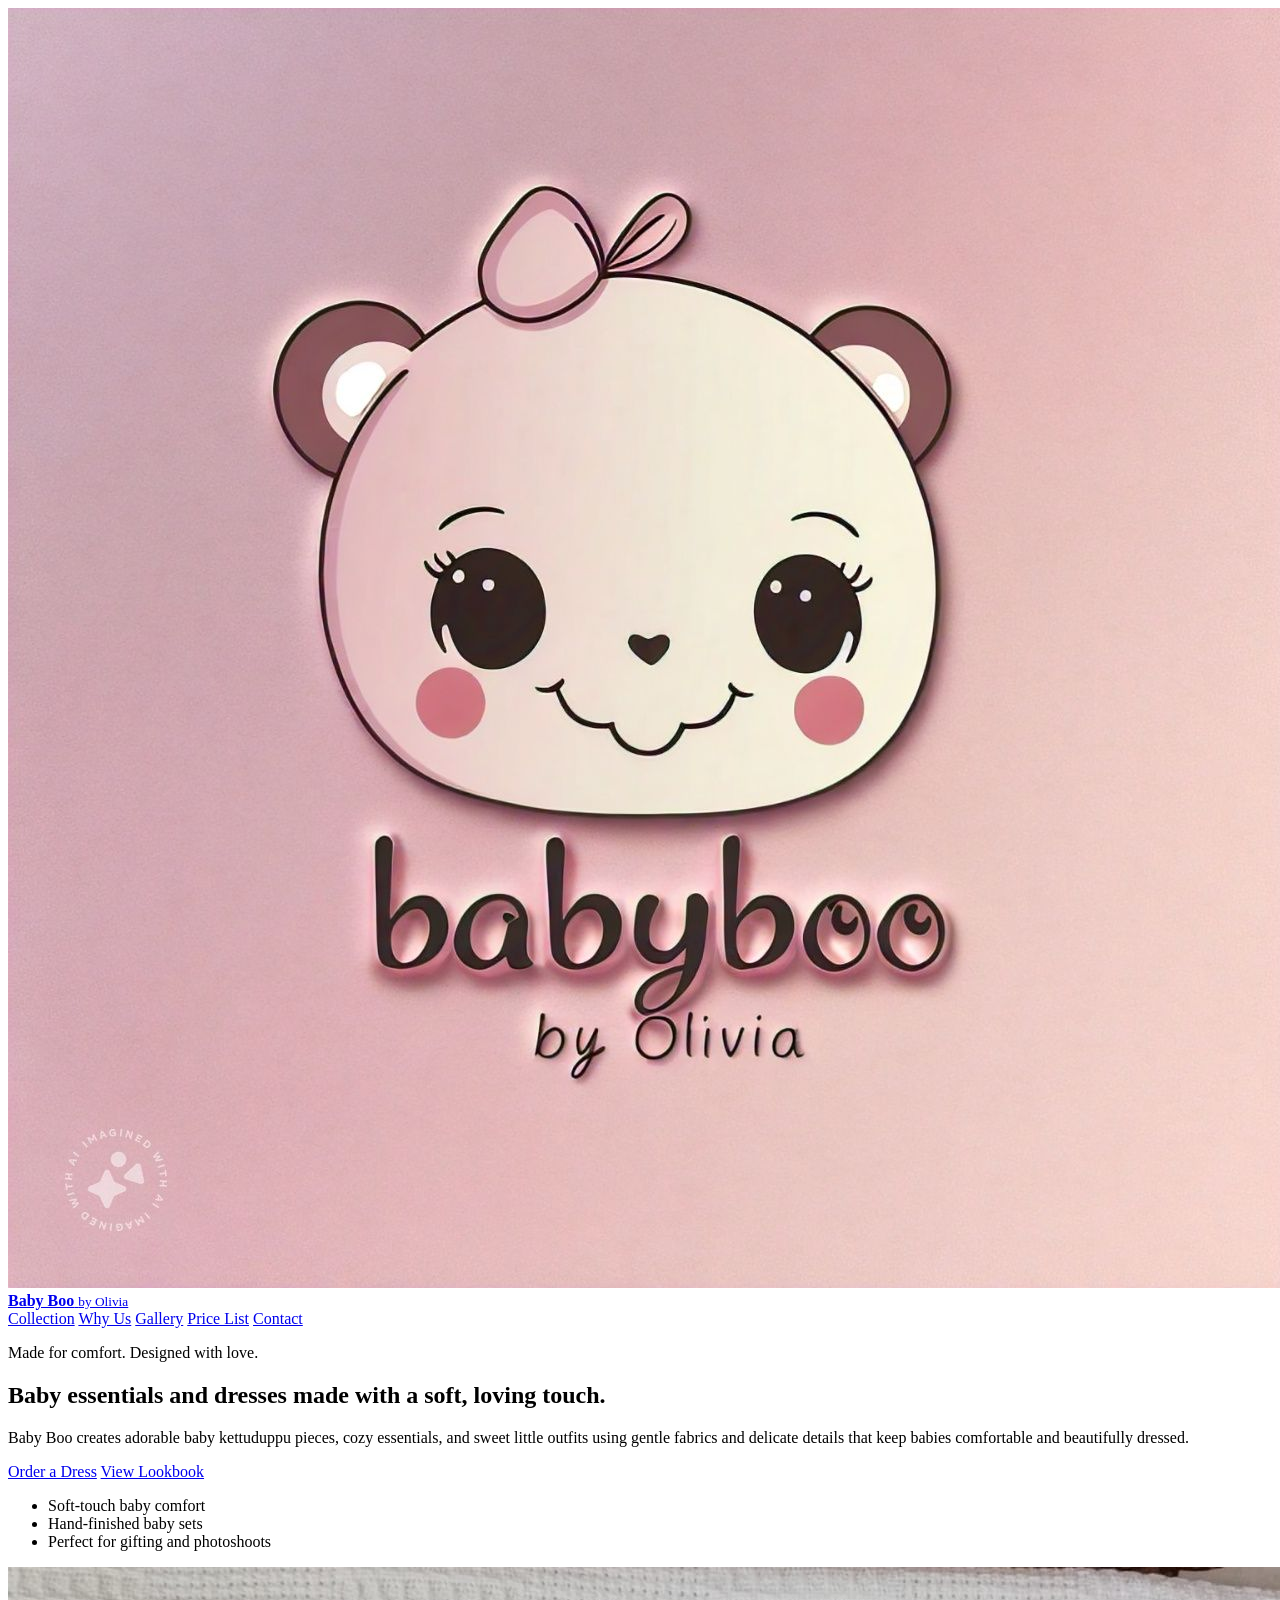
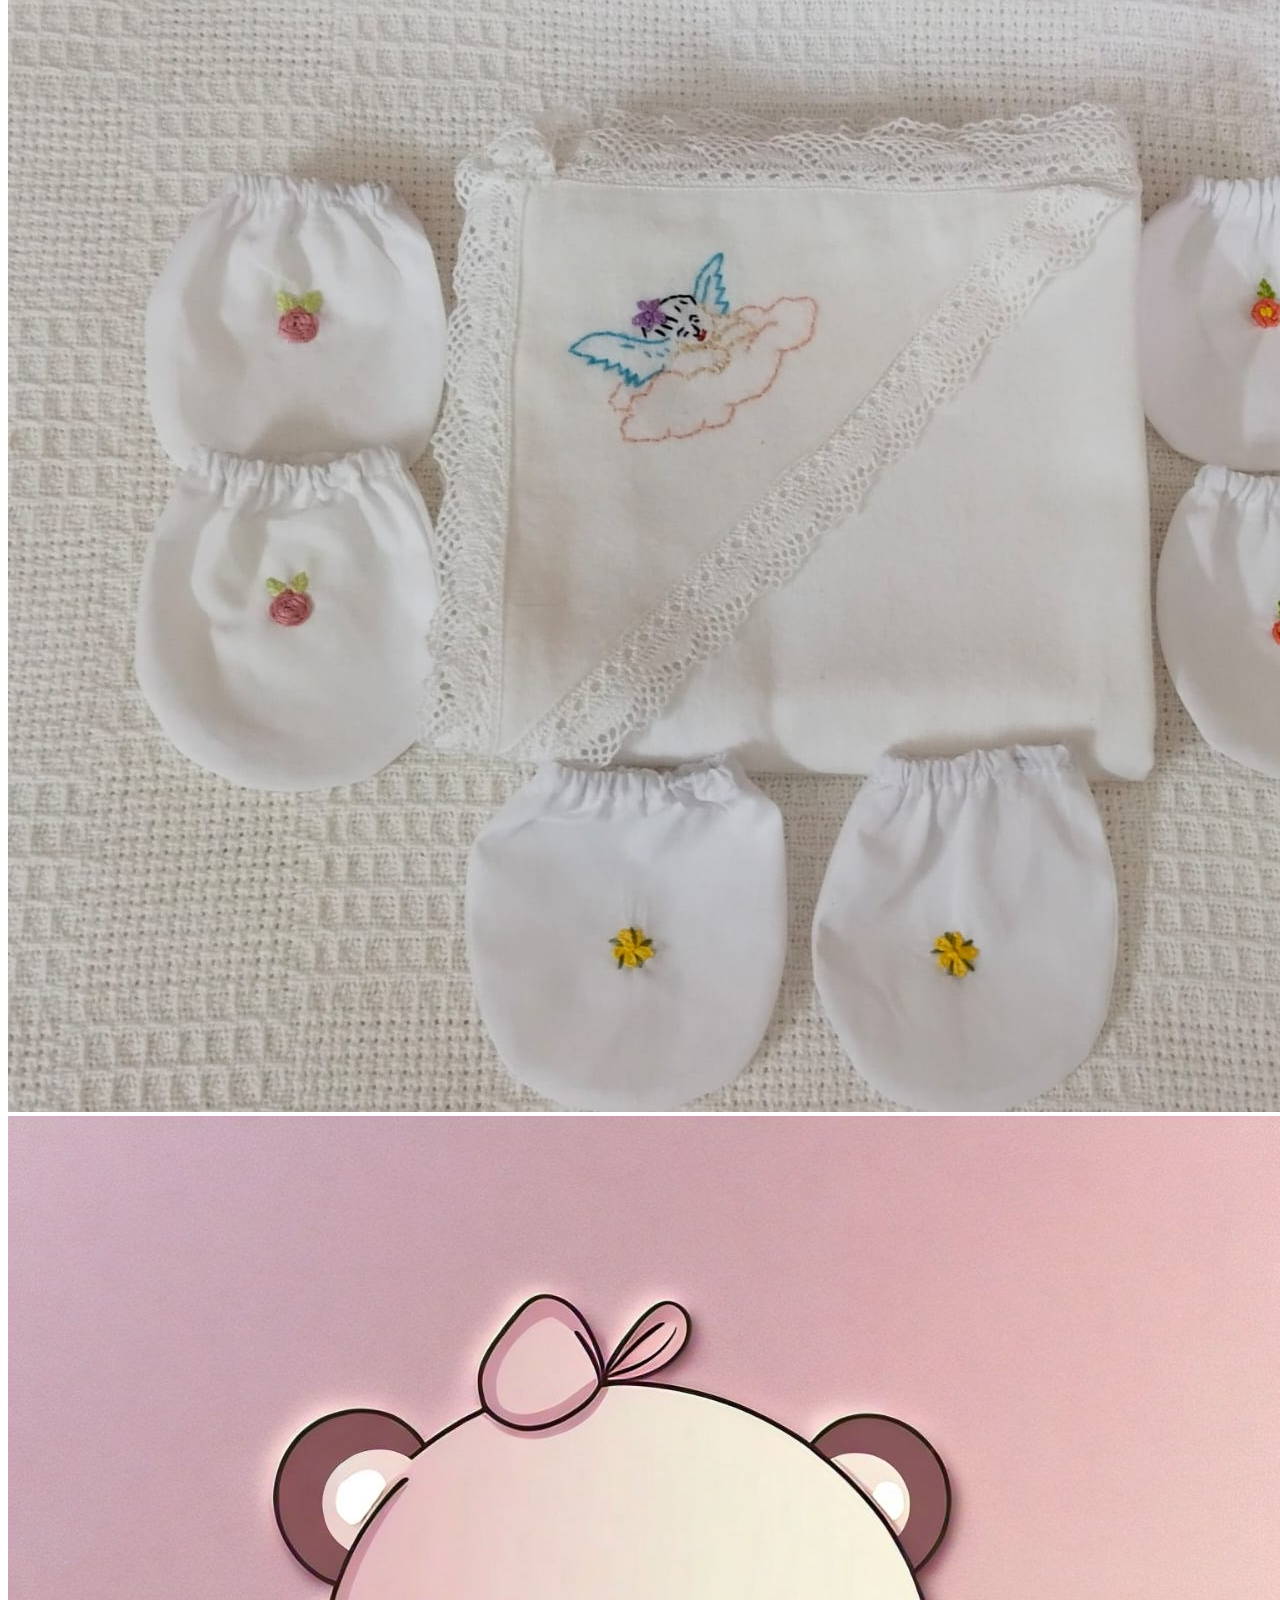
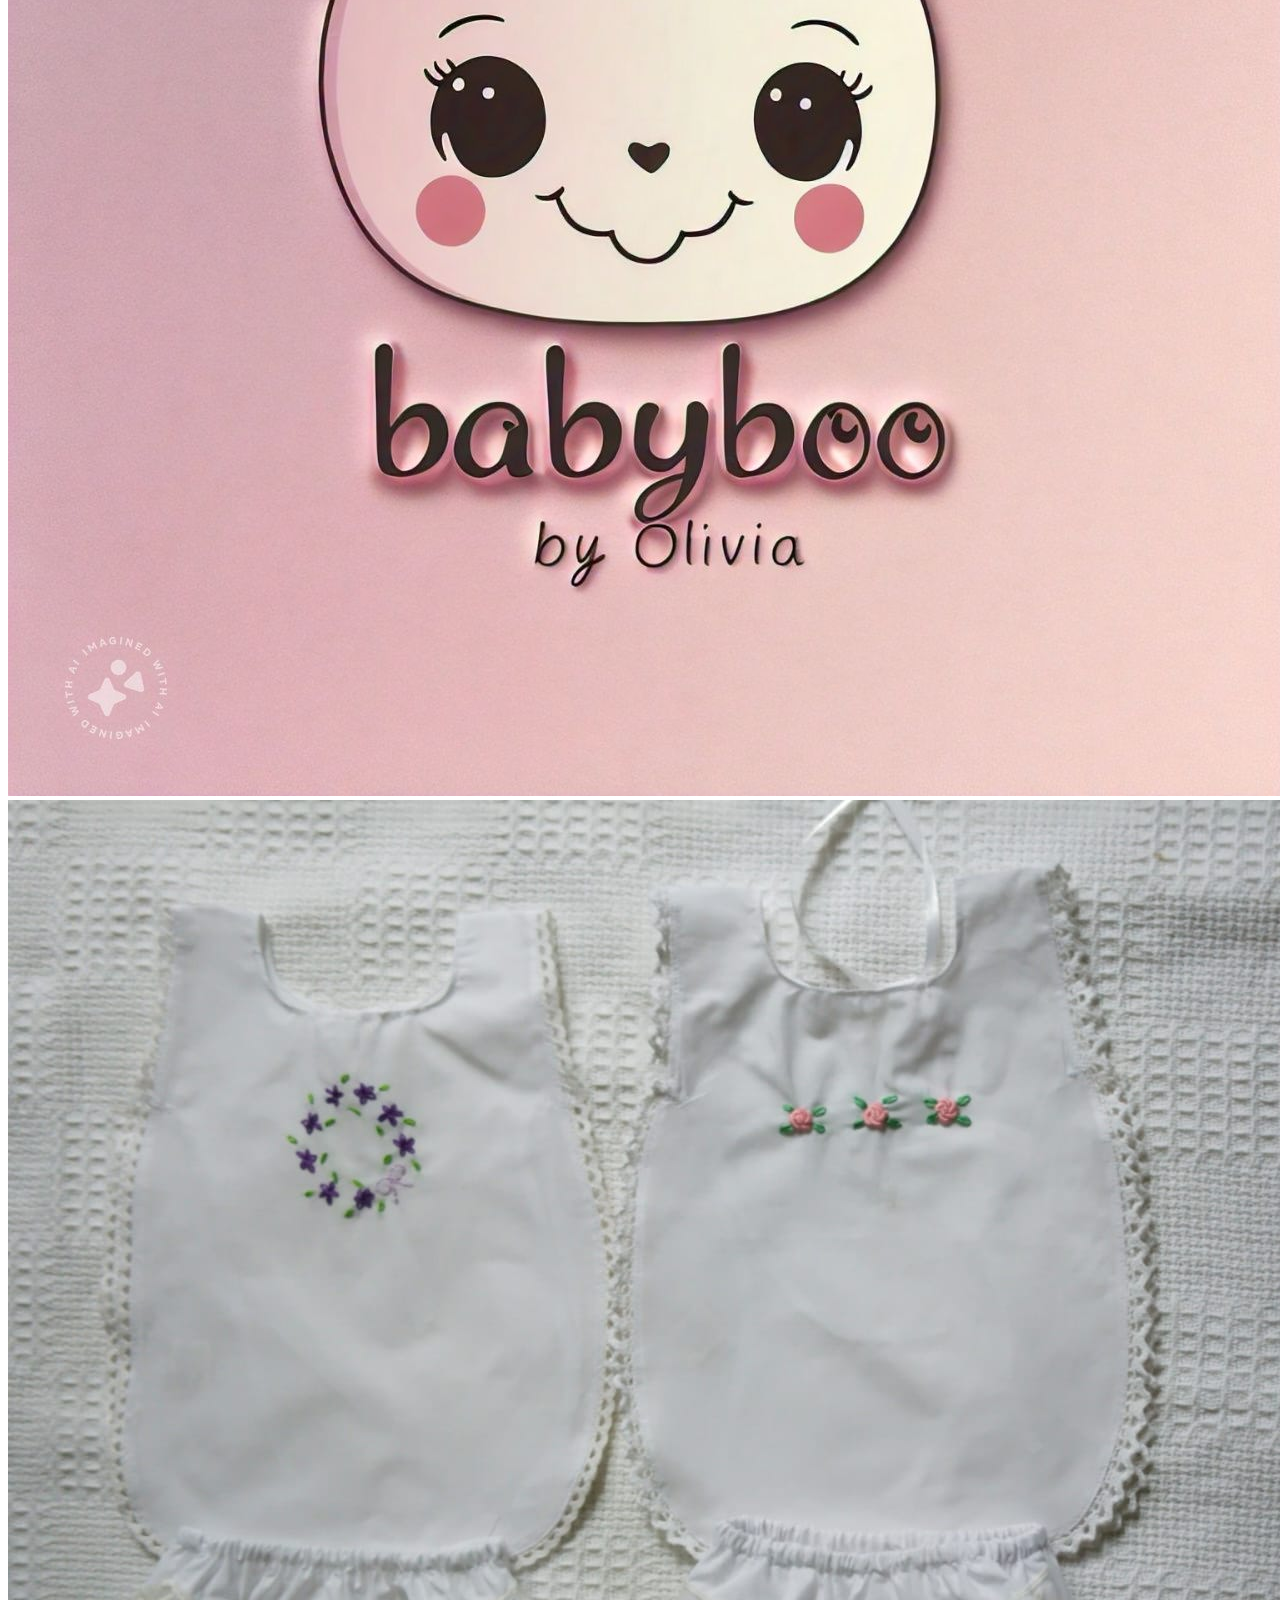
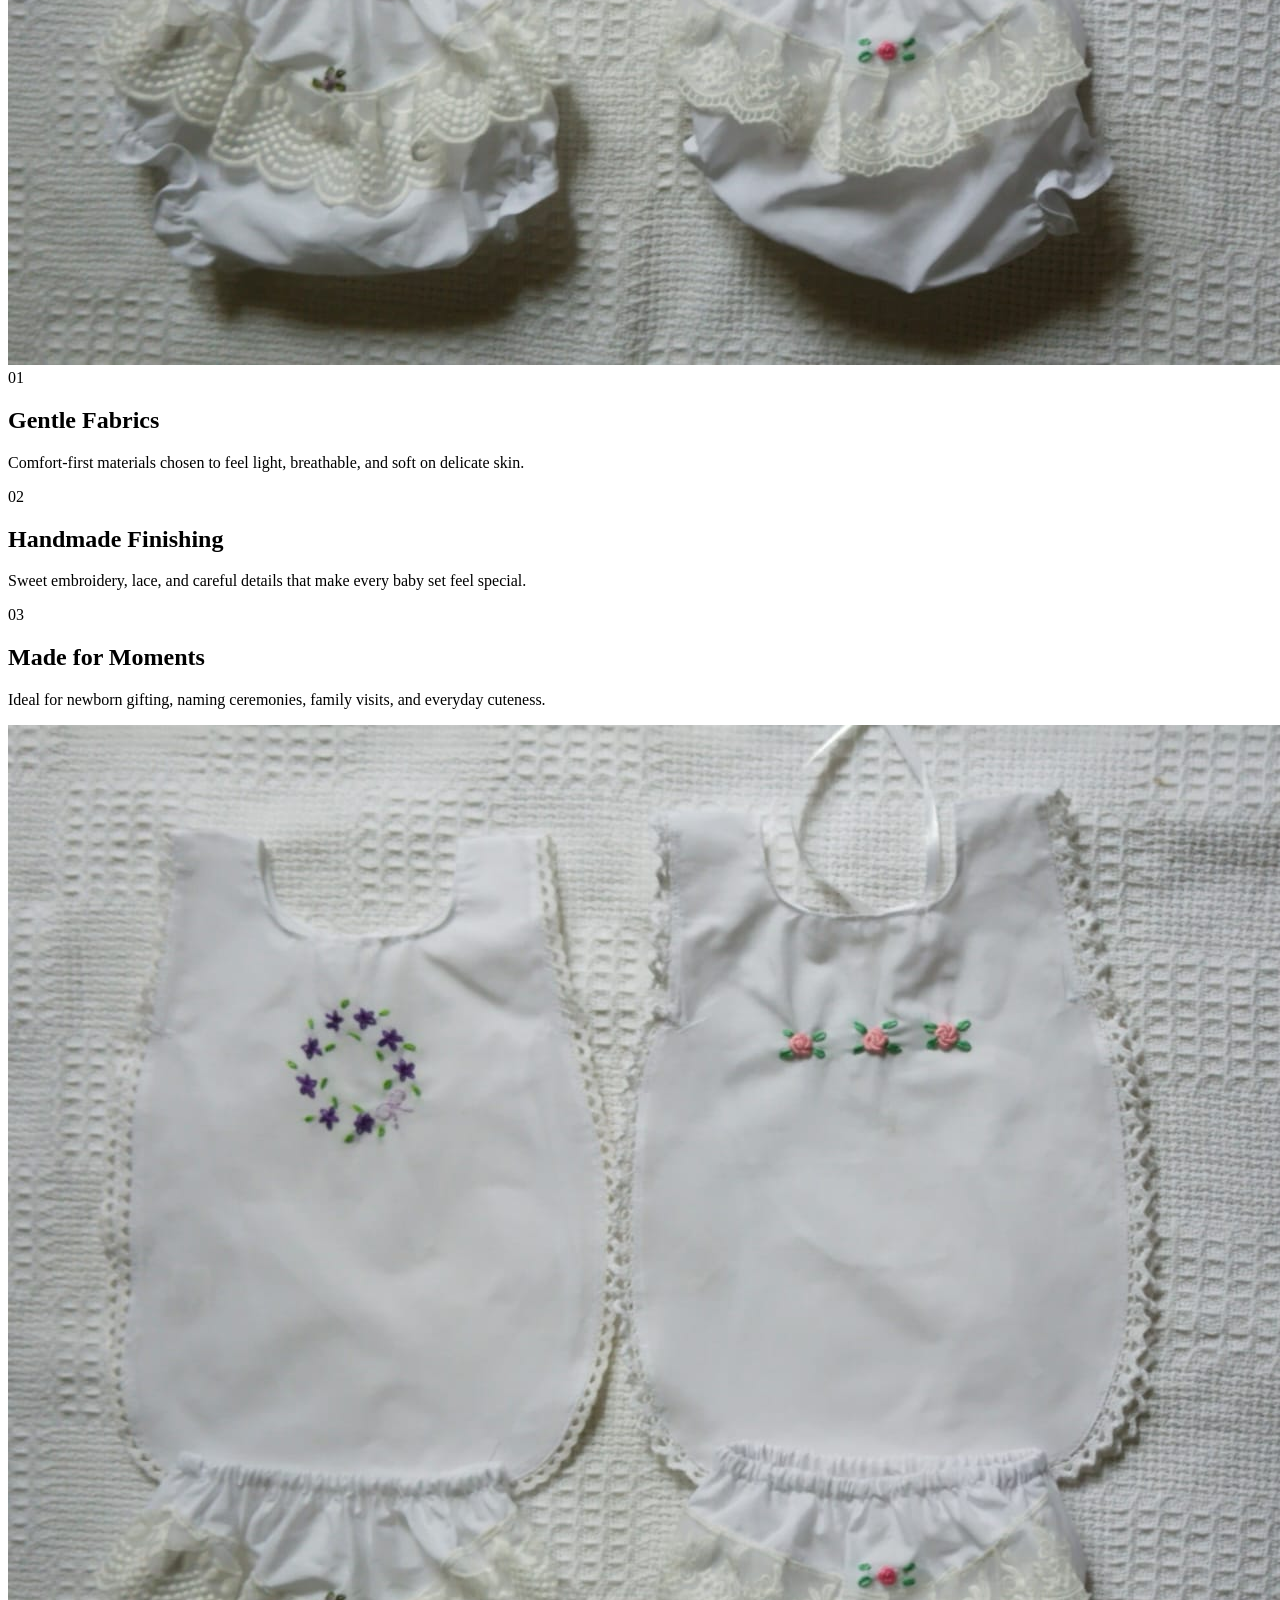
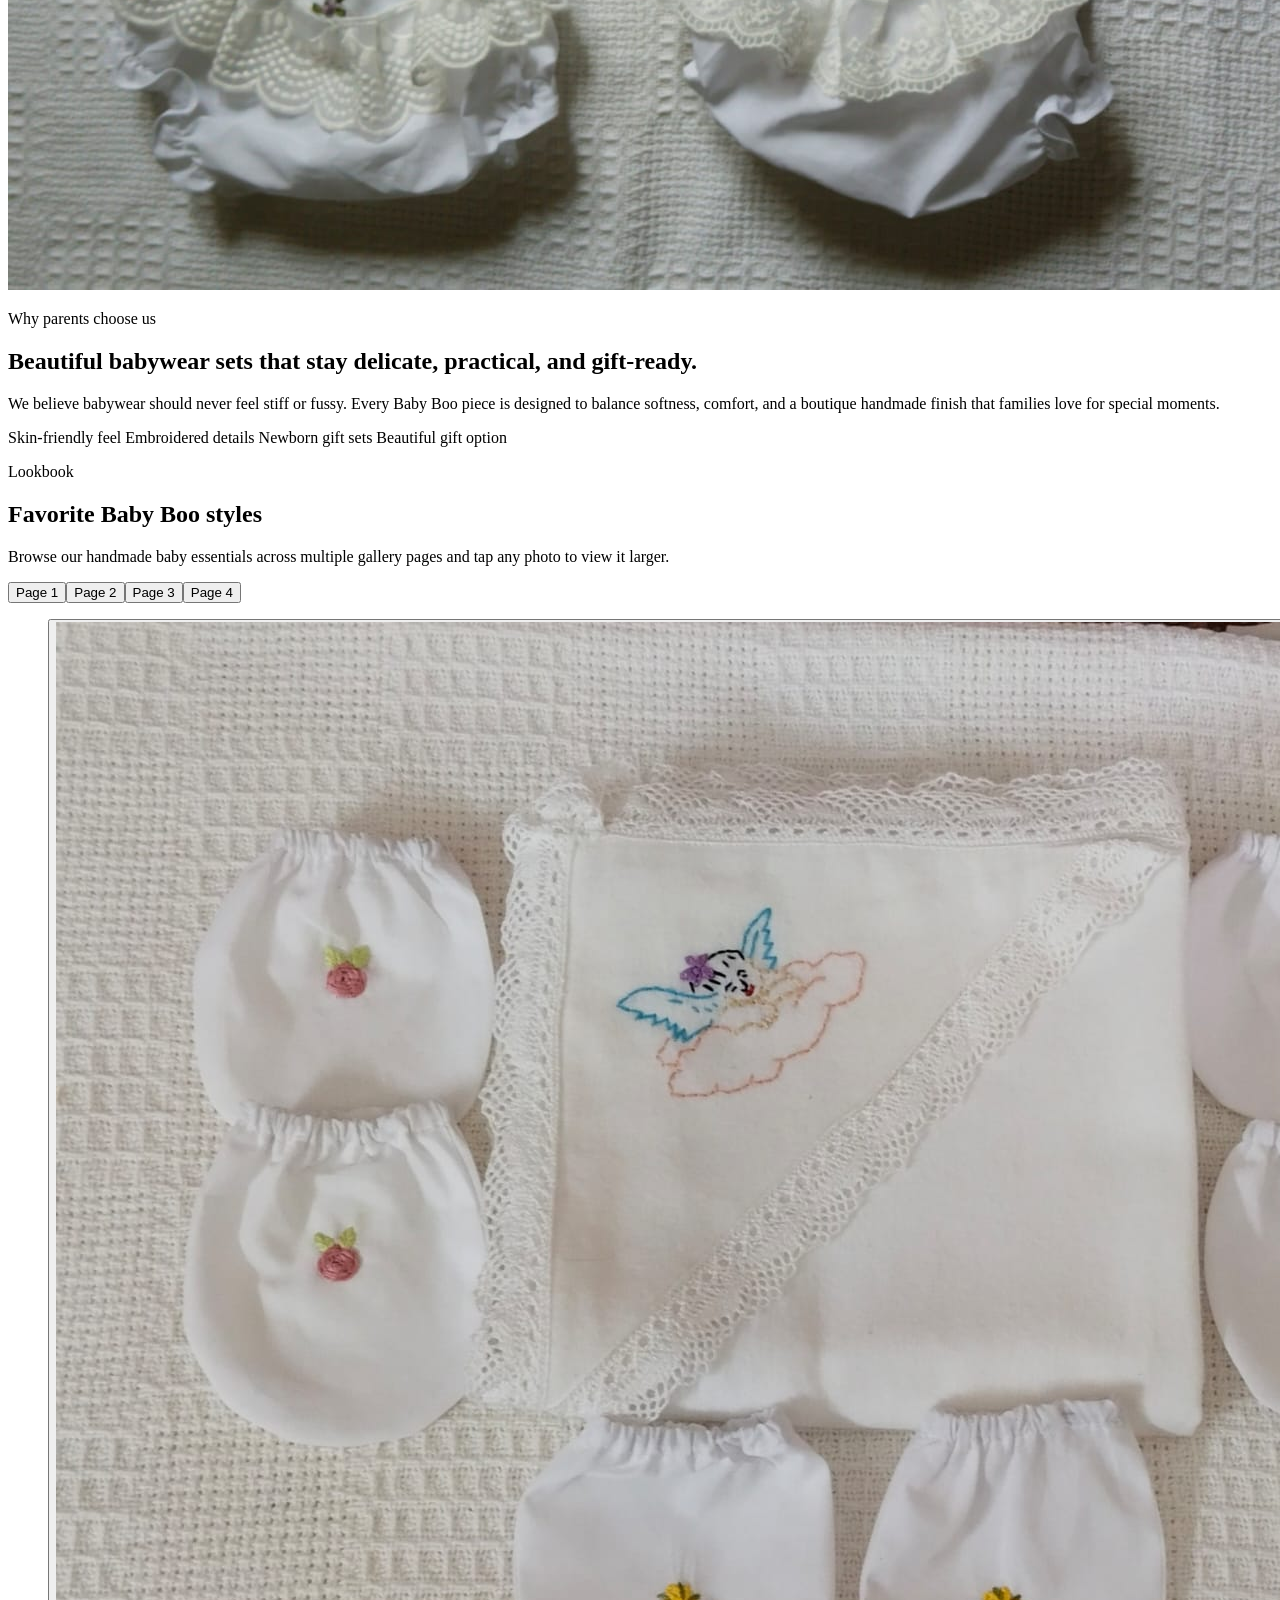
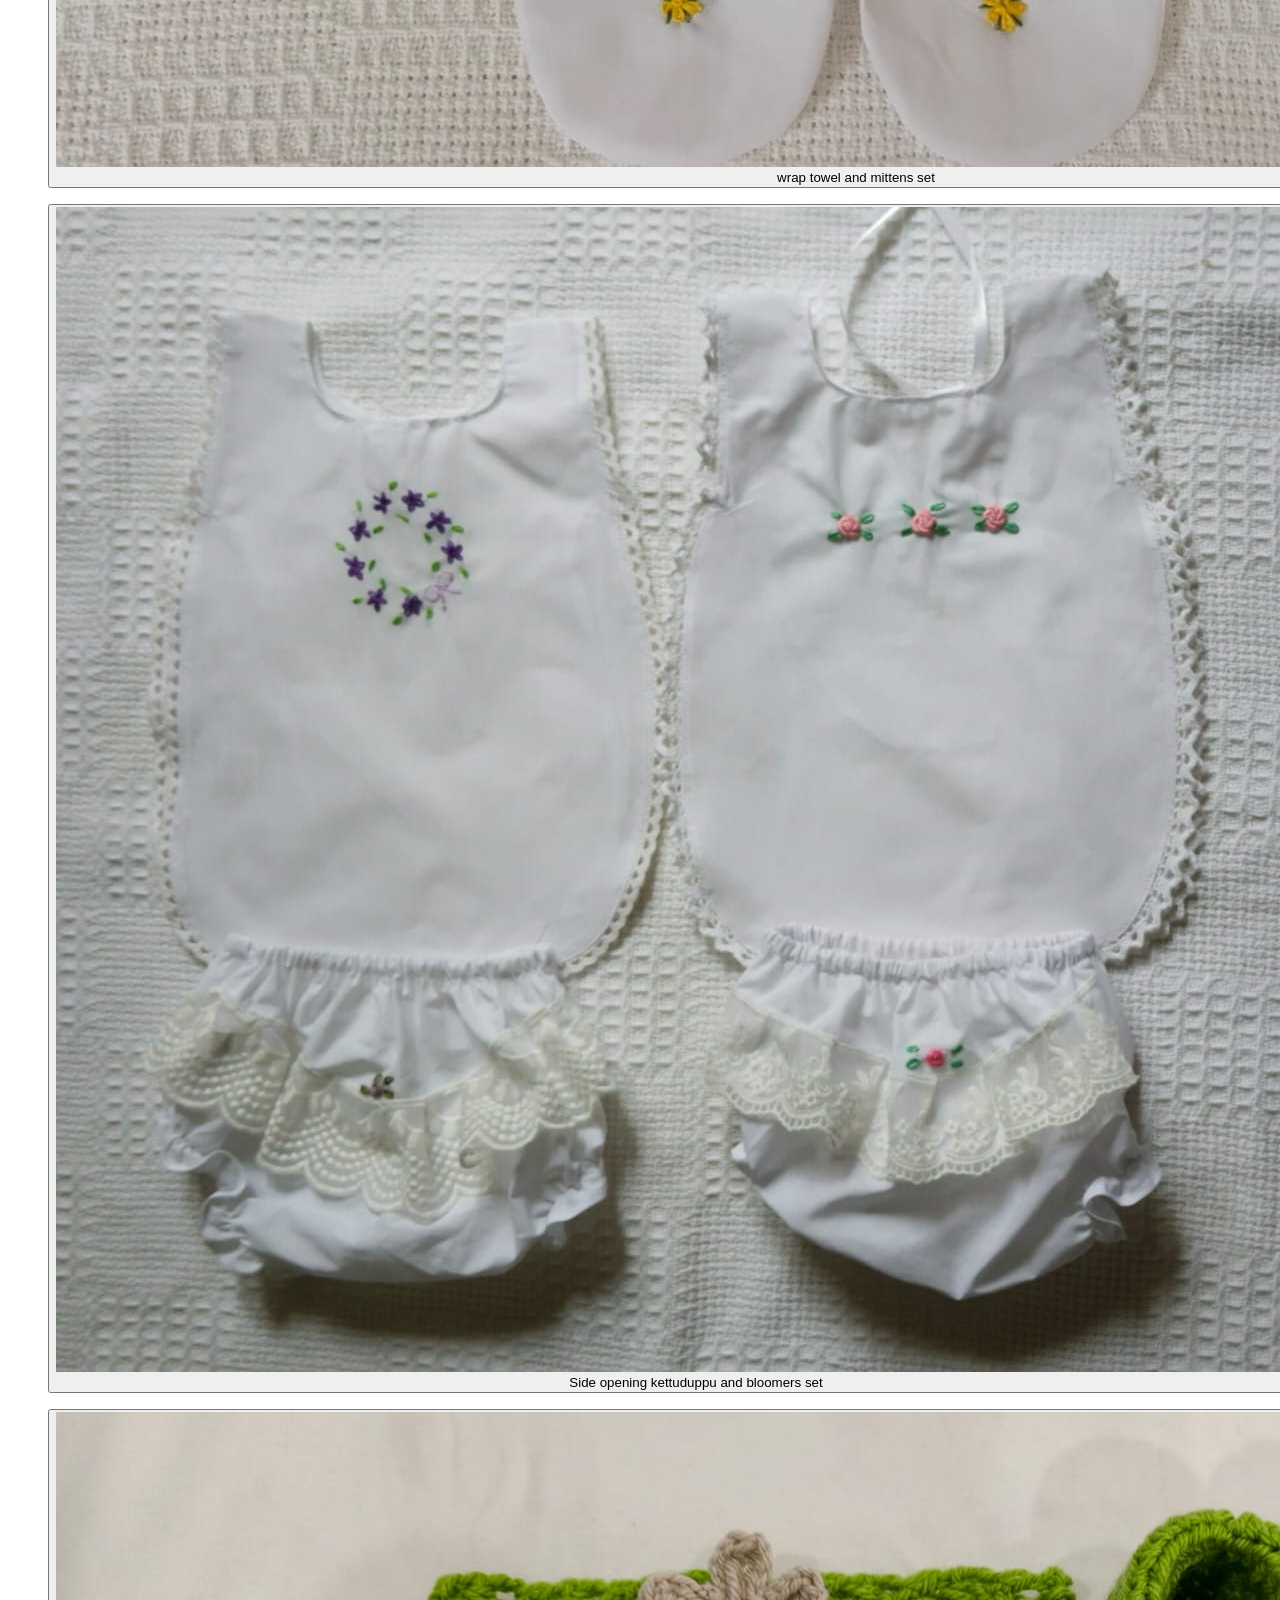
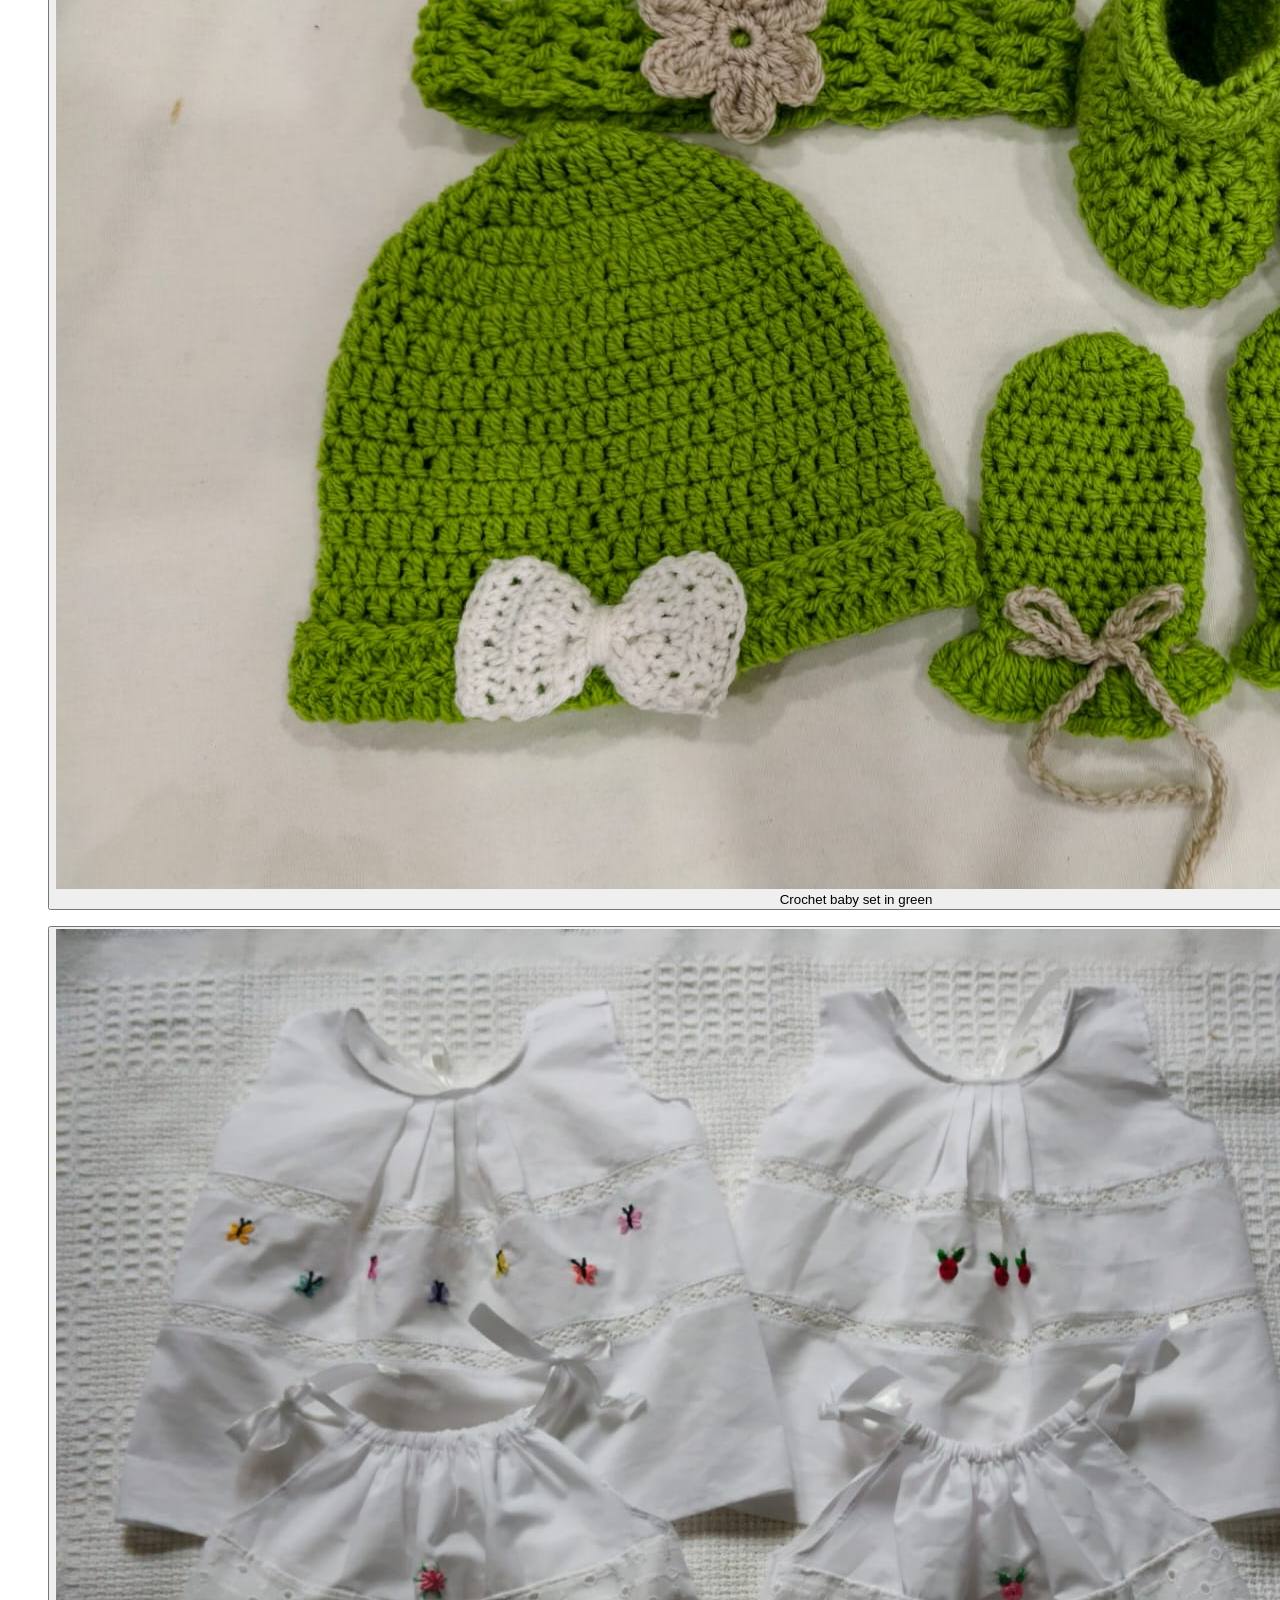
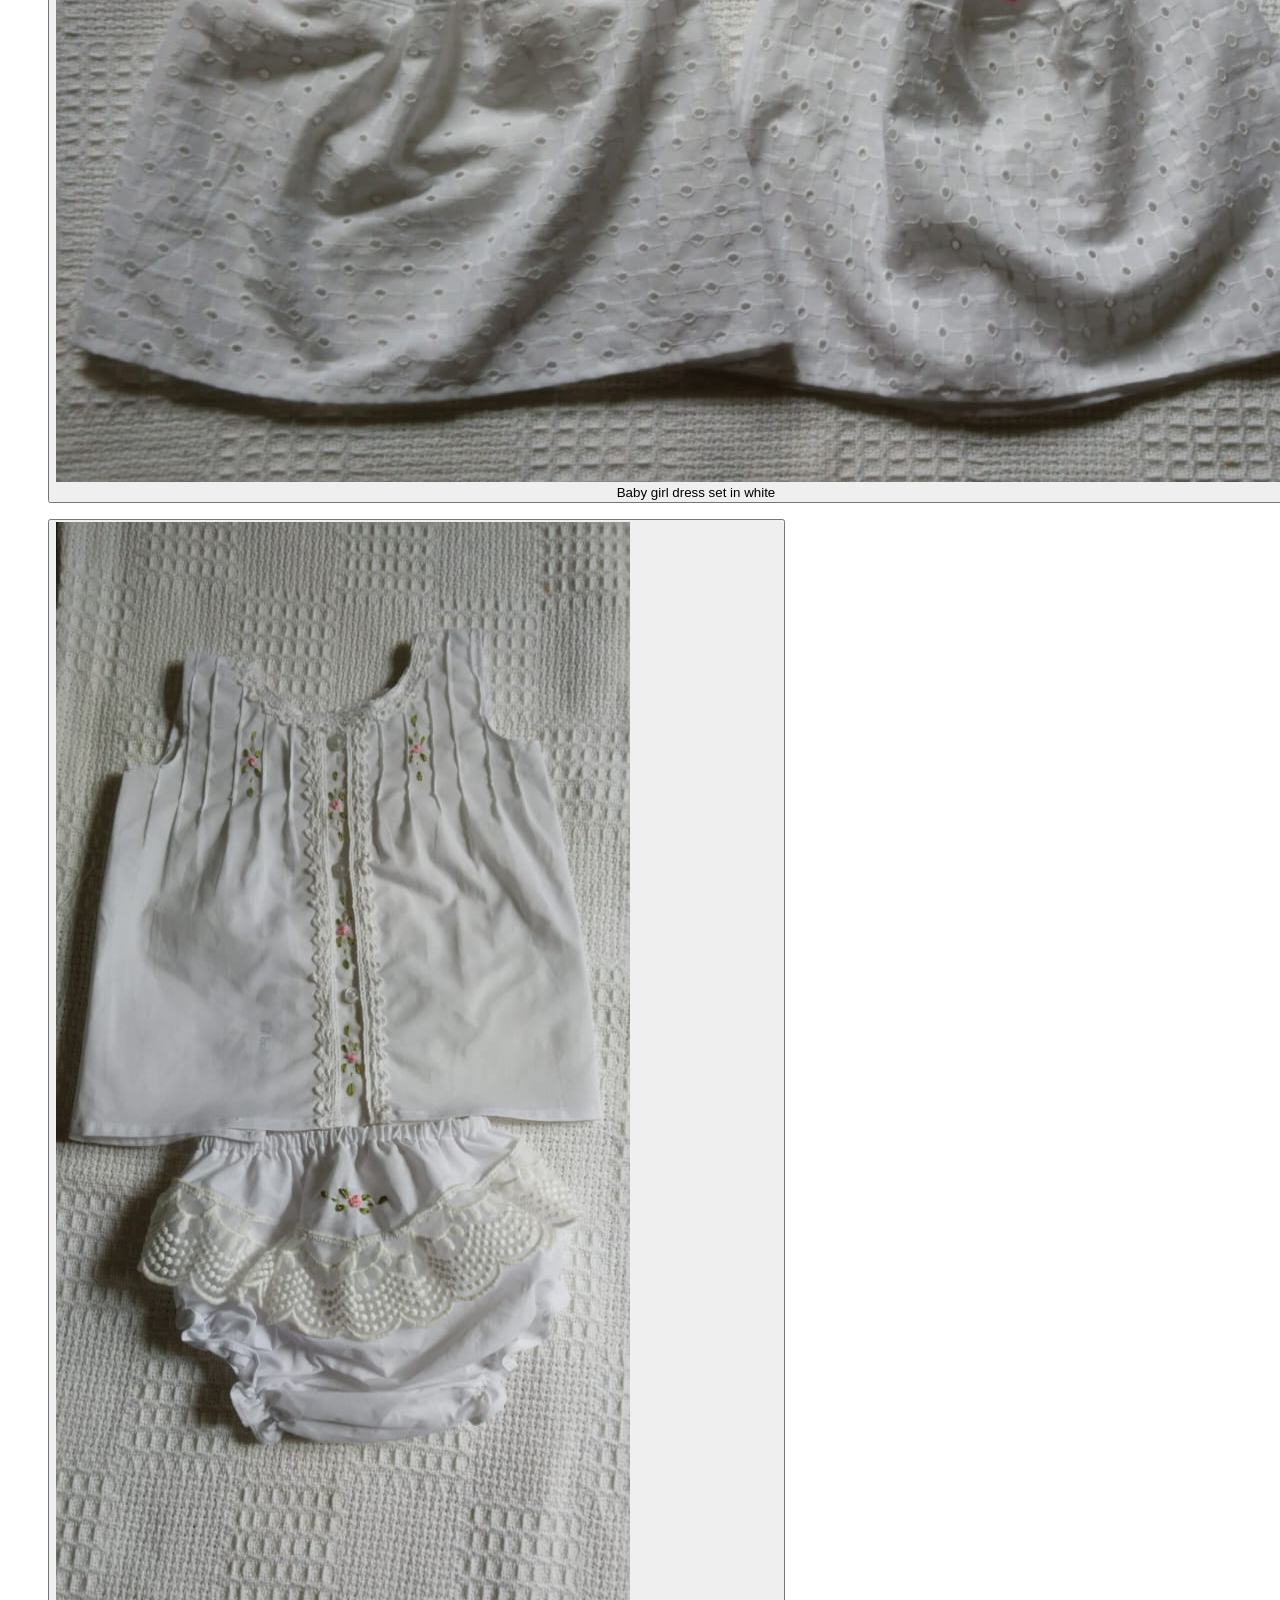
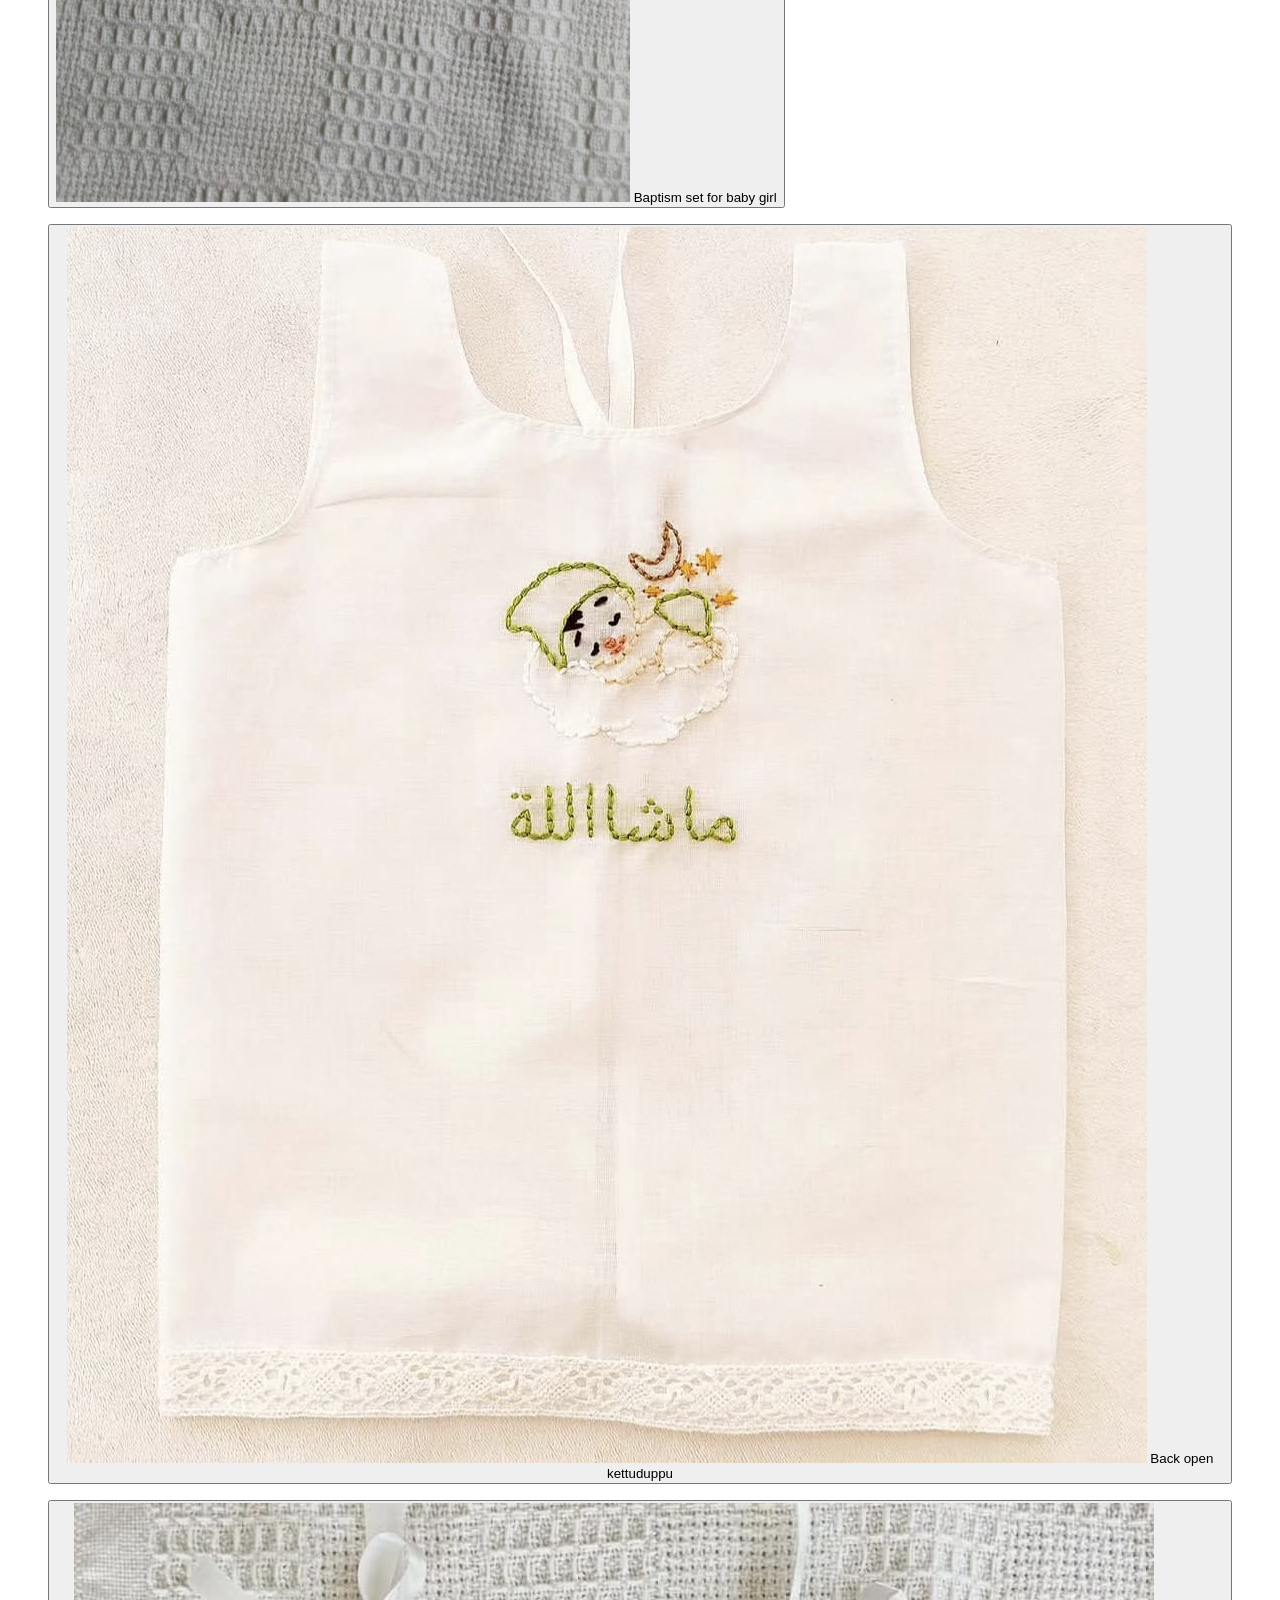
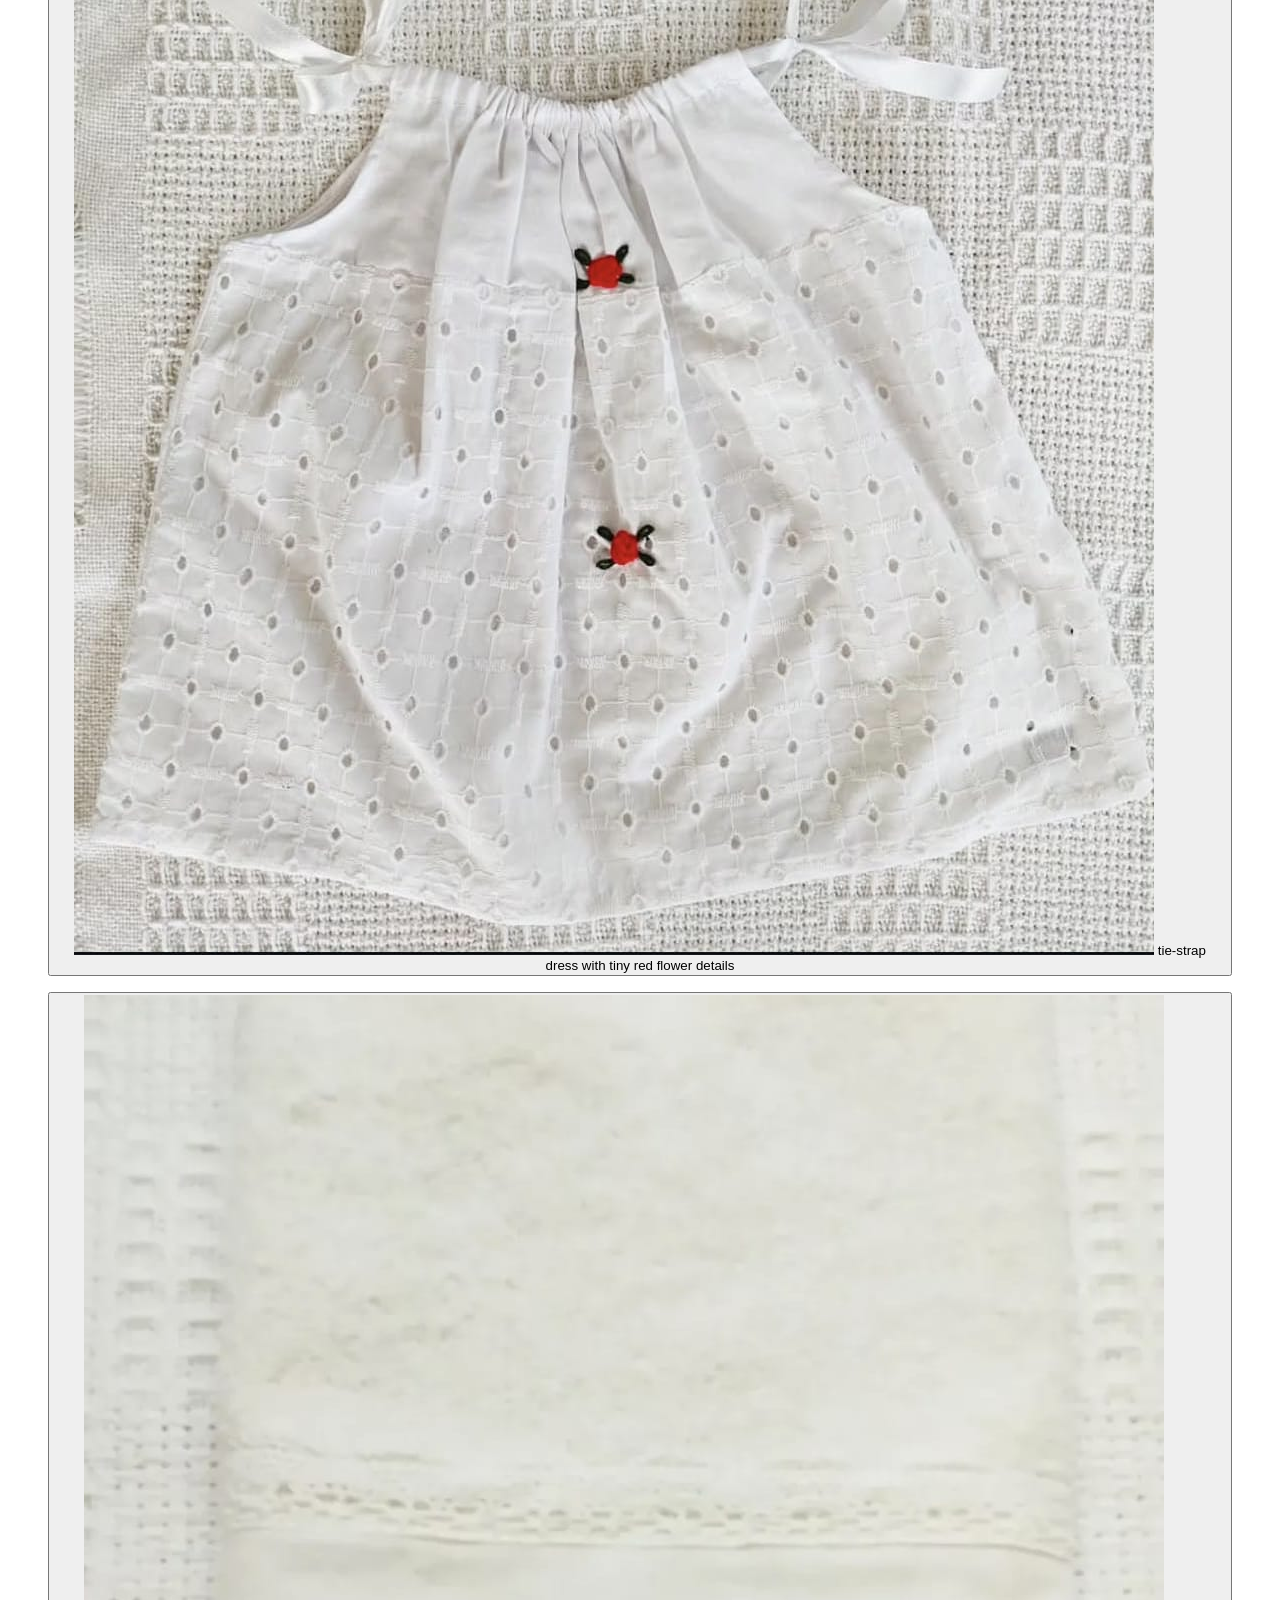
==== commit a01472fa: "Revise title and meta tags in index.html Updated the title and meta tags for improved SEO and brandi" ====
--- a/index.html
+++ b/index.html
@@ -1,22 +1,19 @@
 <!DOCTYPE html>
 <html lang="en">
 <head>
-  <meta charset="UTF-8">
-  <meta name="viewport" content="width=device-width, initial-scale=1.0">
-  <title>Baby Boo | Baby-Friendly Dresses</title>
-  <meta
-    name="description"
-    content="Baby Boo creates soft, baby-friendly dresses made with comfort, style, and gentle materials for little ones."
-  >
-  <link rel="icon" type="image/jpeg" href="assets/logo-babyboo.jpeg">
-  <link rel="apple-touch-icon" href="assets/logo-babyboo.jpeg">
-  <link rel="preconnect" href="https://fonts.googleapis.com">
-  <link rel="preconnect" href="https://fonts.gstatic.com" crossorigin>
-  <link
-    href="https://fonts.googleapis.com/css2?family=Baloo+2:wght@400;500;600;700&family=Cormorant+Garamond:wght@500;600;700&display=swap"
-    rel="stylesheet"
-  >
-  <link rel="stylesheet" href="styles.css">
+ <title>BabyBoo - Fashion Gallery</title>
+
+<meta
+  name="description"
+  content="Luxury fashion gallery and aesthetic visuals."
+/>
+
+<meta
+  name="keywords"
+  content="fashion, luxury, aesthetic, gallery, babyboo"
+/>
+
+<meta name="robots" content="index, follow" />
 </head>
 <body>
   <div class="page-shell">
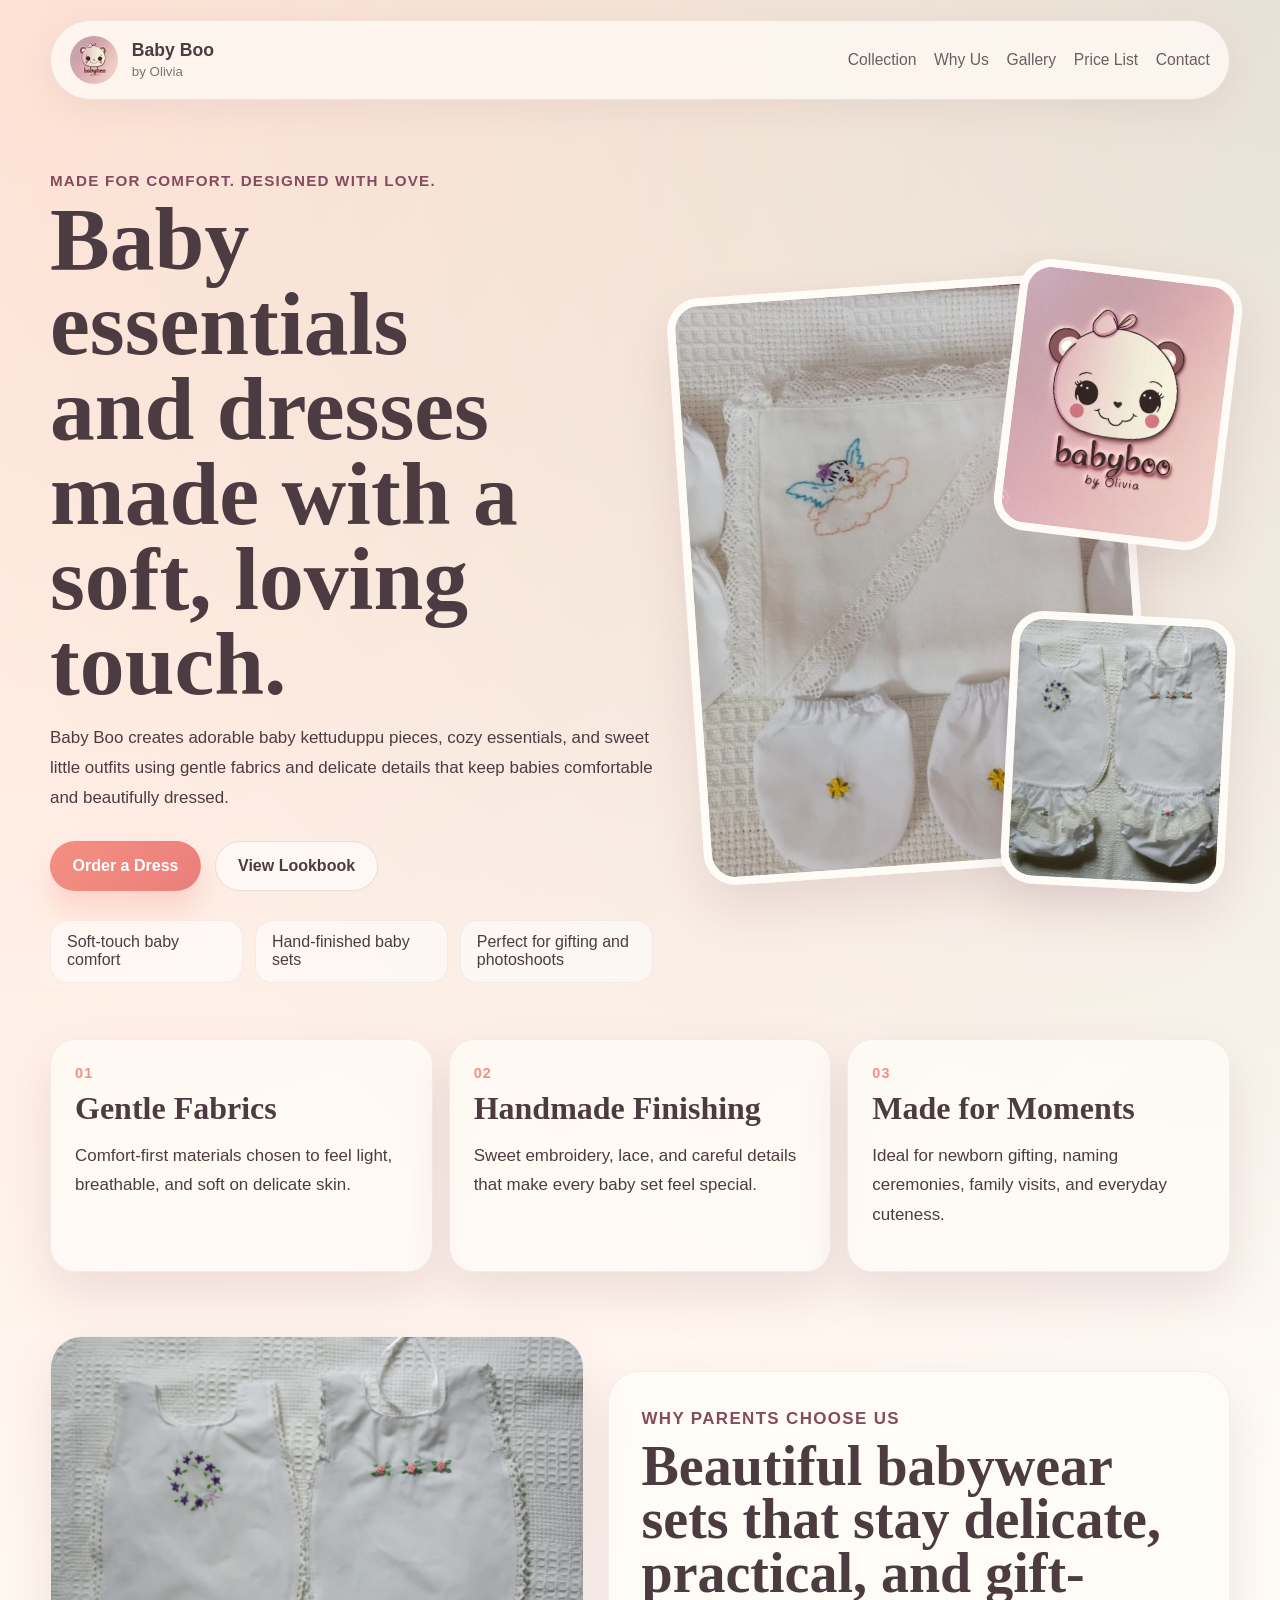
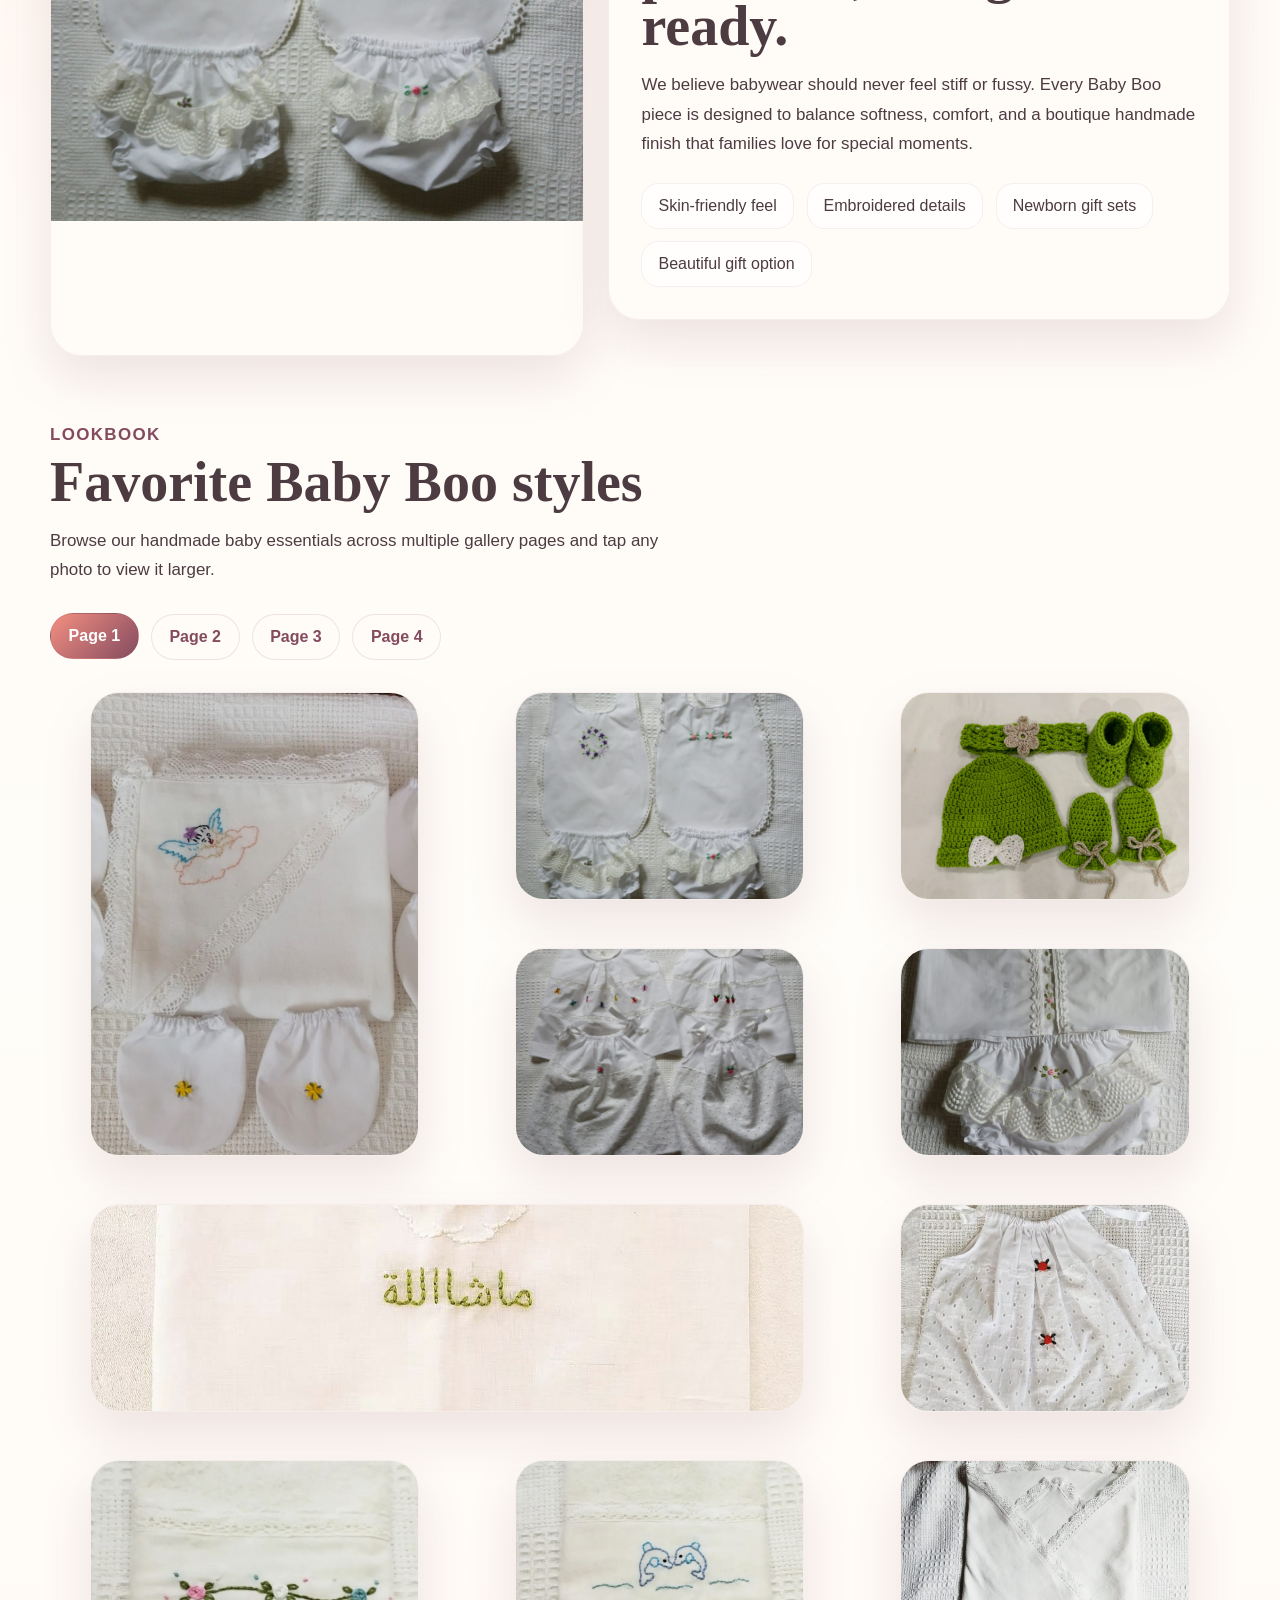
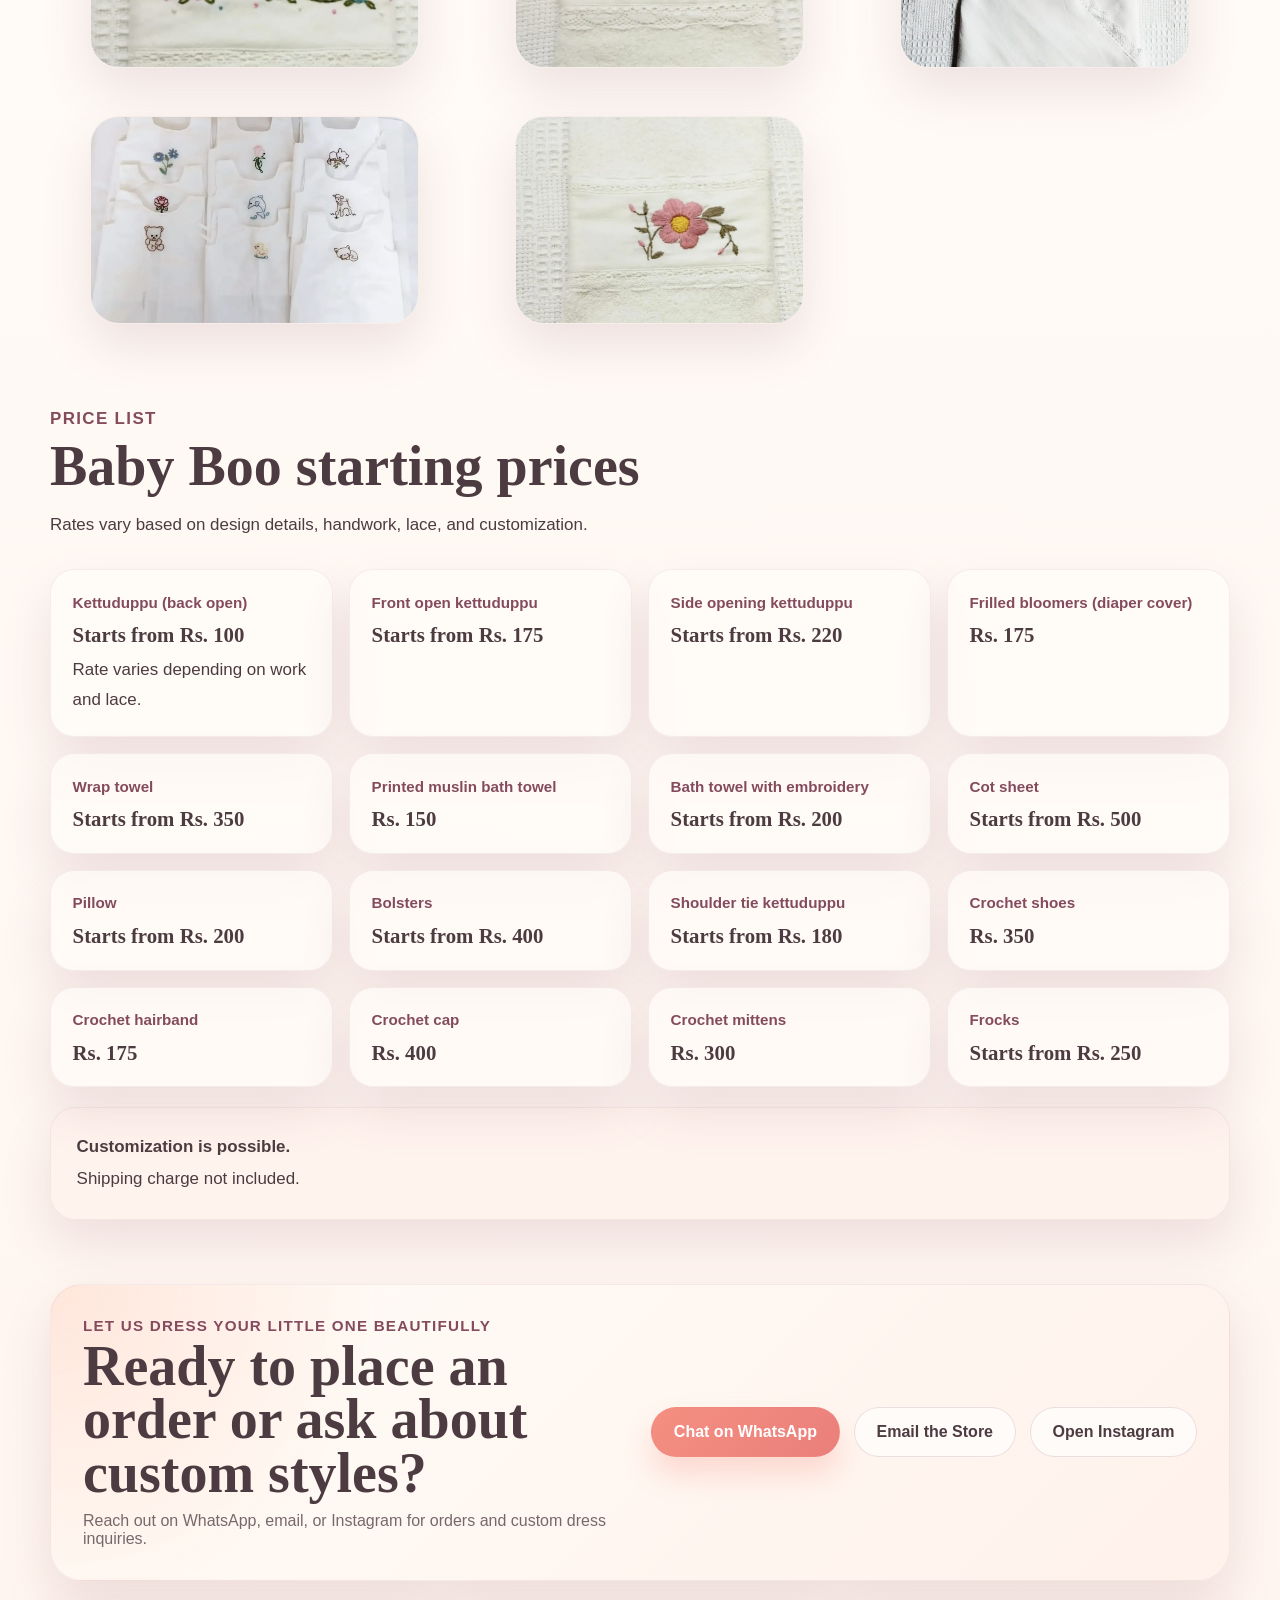
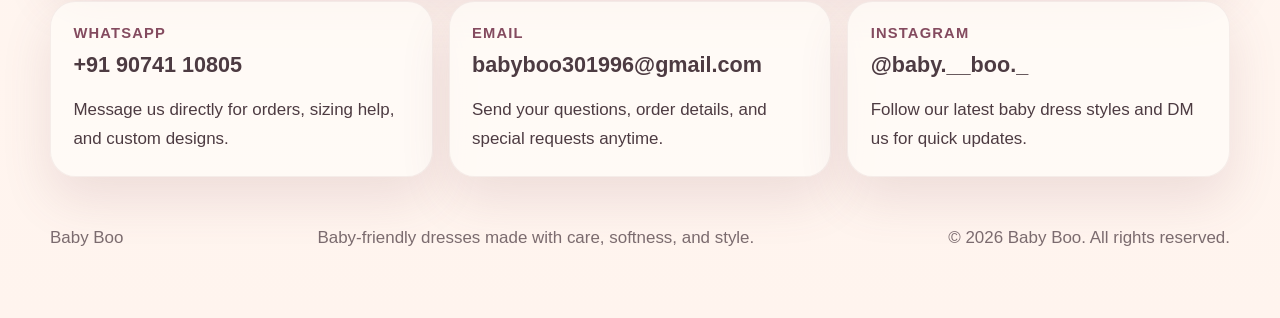
==== commit 5eb20a24: "Rename stylesheet link from style.css to styles.css" ====
--- a/index.html
+++ b/index.html
@@ -14,6 +14,7 @@
 />
 
 <meta name="robots" content="index, follow" />
+<link rel="stylesheet" href="styles.css" />
 </head>
 <body>
   <div class="page-shell">
--- a/styles.css
+++ b/styles.css
@@ -0,0 +1,668 @@
+* {
+  box-sizing: border-box;
+}
+
+:root {
+  --cream: #fffaf5;
+  --rose: #ffe3df;
+  --peach: #ffc9b4;
+  --coral: #f48f81;
+  --berry: #844b5f;
+  --leaf: #7ea48a;
+  --text: #4d3b42;
+  --card: rgba(255, 252, 248, 0.82);
+  --shadow: 0 22px 50px rgba(132, 75, 95, 0.14);
+}
+
+html {
+  scroll-behavior: smooth;
+}
+
+body {
+  margin: 0;
+  color: var(--text);
+  font-family: "Baloo 2", "Trebuchet MS", sans-serif;
+  background:
+    radial-gradient(circle at top left, rgba(255, 201, 180, 0.45), transparent 35%),
+    radial-gradient(circle at top right, rgba(126, 164, 138, 0.22), transparent 28%),
+    linear-gradient(180deg, #fff8f2 0%, #fffdf9 50%, #fff4ee 100%);
+}
+
+img {
+  display: block;
+  max-width: 100%;
+}
+
+a {
+  color: inherit;
+  text-decoration: none;
+}
+
+.page-shell {
+  width: min(1180px, calc(100% - 2rem));
+  margin: 0 auto;
+  padding: 1.25rem 0 3rem;
+}
+
+.topbar {
+  position: sticky;
+  top: 1rem;
+  z-index: 10;
+  display: flex;
+  align-items: center;
+  justify-content: space-between;
+  gap: 1rem;
+  padding: 0.95rem 1.2rem;
+  margin-bottom: 1.5rem;
+  border: 1px solid rgba(132, 75, 95, 0.12);
+  border-radius: 999px;
+  background: rgba(255, 250, 245, 0.78);
+  backdrop-filter: blur(16px);
+  box-shadow: 0 10px 35px rgba(132, 75, 95, 0.08);
+}
+
+.brand {
+  display: inline-flex;
+  align-items: center;
+  gap: 0.85rem;
+}
+
+.brand-mark {
+  display: grid;
+  place-items: center;
+  width: 3rem;
+  height: 3rem;
+  border-radius: 50%;
+  overflow: hidden;
+  background: linear-gradient(135deg, rgba(244, 143, 129, 0.35), rgba(132, 75, 95, 0.18));
+}
+
+.brand-mark img {
+  width: 100%;
+  height: 100%;
+  object-fit: cover;
+}
+
+.brand-copy {
+  display: flex;
+  flex-direction: column;
+  line-height: 1;
+}
+
+.brand-copy strong {
+  font-size: 1.1rem;
+}
+
+.brand-copy small {
+  margin-top: 0.3rem;
+  color: rgba(77, 59, 66, 0.7);
+}
+
+.nav {
+  display: inline-flex;
+  flex-wrap: wrap;
+  gap: 1.1rem;
+  font-size: 0.98rem;
+}
+
+.nav a {
+  color: rgba(77, 59, 66, 0.82);
+}
+
+.hero,
+.story,
+.cta-banner {
+  display: grid;
+  align-items: center;
+}
+
+.hero {
+  grid-template-columns: 1.05fr 0.95fr;
+  gap: 2rem;
+  padding: 3rem 0 2.5rem;
+}
+
+.eyebrow {
+  margin: 0 0 0.4rem;
+  color: var(--berry);
+  font-size: 0.95rem;
+  font-weight: 700;
+  letter-spacing: 0.08em;
+  text-transform: uppercase;
+}
+
+h1,
+h2 {
+  margin: 0;
+  font-family: "Cormorant Garamond", Georgia, serif;
+  line-height: 0.95;
+}
+
+h1 {
+  max-width: 11ch;
+  font-size: clamp(3rem, 7vw, 5.8rem);
+}
+
+h2 {
+  font-size: clamp(2.2rem, 5vw, 3.5rem);
+}
+
+.hero-text,
+.section-heading p,
+.story-copy p,
+.feature-strip p,
+.contact-card p,
+.price-card p,
+.pricing-note p,
+.footer p {
+  font-size: 1.06rem;
+  line-height: 1.75;
+}
+
+.hero-actions,
+.cta-links {
+  display: flex;
+  flex-wrap: wrap;
+  gap: 0.9rem;
+  margin: 1.8rem 0;
+}
+
+.button {
+  display: inline-flex;
+  align-items: center;
+  justify-content: center;
+  min-height: 3.1rem;
+  padding: 0.85rem 1.35rem;
+  border-radius: 999px;
+  border: 1px solid transparent;
+  font-weight: 700;
+  transition: transform 180ms ease, box-shadow 180ms ease, background 180ms ease;
+}
+
+.button:hover {
+  transform: translateY(-2px);
+}
+
+.button-primary {
+  color: white;
+  background: linear-gradient(135deg, var(--coral), #eb7f7b);
+  box-shadow: 0 18px 28px rgba(244, 143, 129, 0.28);
+}
+
+.button-secondary {
+  border-color: rgba(132, 75, 95, 0.16);
+  background: rgba(255, 255, 255, 0.62);
+}
+
+.trust-list {
+  display: grid;
+  grid-template-columns: repeat(3, minmax(0, 1fr));
+  gap: 0.75rem;
+  padding: 0;
+  margin: 1.4rem 0 0;
+  list-style: none;
+}
+
+.trust-list li,
+.pill-grid span {
+  padding: 0.8rem 1rem;
+  border: 1px solid rgba(132, 75, 95, 0.08);
+  border-radius: 1.1rem;
+  background: rgba(255, 255, 255, 0.55);
+}
+
+.hero-visual {
+  position: relative;
+  min-height: 620px;
+}
+
+.hero-card {
+  position: absolute;
+  overflow: hidden;
+  border: 8px solid rgba(255, 252, 248, 0.92);
+  border-radius: 2rem;
+  box-shadow: var(--shadow);
+  background: var(--card);
+}
+
+.hero-card img,
+.story-image img,
+.gallery-button img,
+.gallery-item img {
+  width: 100%;
+  height: 100%;
+  object-fit: cover;
+}
+
+.hero-card-main {
+  inset: 1rem 5.8rem 1rem 0;
+  transform: rotate(-4deg);
+}
+
+.hero-card-small {
+  right: 0;
+  width: 41%;
+}
+
+.hero-card-small.top {
+  top: 0;
+  height: 44%;
+  transform: rotate(7deg);
+}
+
+.hero-card-small.bottom {
+  bottom: 0;
+  height: 44%;
+  transform: rotate(3deg);
+}
+
+.feature-strip {
+  display: grid;
+  grid-template-columns: repeat(3, minmax(0, 1fr));
+  gap: 1rem;
+  margin: 1rem 0 4rem;
+}
+
+.feature-strip article,
+.cta-banner,
+.story-image,
+.story-copy,
+.gallery-item {
+  border: 1px solid rgba(132, 75, 95, 0.08);
+  background: rgba(255, 252, 248, 0.72);
+  box-shadow: var(--shadow);
+}
+
+.feature-strip article {
+  padding: 1.5rem;
+  border-radius: 1.6rem;
+}
+
+.feature-strip span {
+  color: var(--coral);
+  font-size: 0.9rem;
+  font-weight: 700;
+  letter-spacing: 0.08em;
+}
+
+.feature-strip h2 {
+  margin-top: 0.7rem;
+  font-size: 2rem;
+}
+
+.story {
+  grid-template-columns: 0.86fr 1fr;
+  gap: 1.5rem;
+  margin-bottom: 4rem;
+}
+
+.story-image,
+.story-copy,
+.cta-banner {
+  border-radius: 2rem;
+}
+
+.story-image {
+  min-height: 620px;
+  overflow: hidden;
+}
+
+.story-copy {
+  padding: 2rem;
+}
+
+.pill-grid {
+  display: flex;
+  flex-wrap: wrap;
+  gap: 0.8rem;
+  margin-top: 1.5rem;
+}
+
+.gallery-section,
+.pricing-section {
+  margin-bottom: 4rem;
+}
+
+.section-heading {
+  max-width: 650px;
+  margin-bottom: 1.8rem;
+}
+
+.gallery-grid {
+  display: grid;
+  grid-template-columns: 1.05fr 0.95fr 0.95fr;
+  grid-auto-rows: 240px;
+  gap: 1rem;
+}
+
+.gallery-toolbar {
+  display: flex;
+  flex-wrap: wrap;
+  gap: 0.75rem;
+  margin-bottom: 1rem;
+}
+
+.gallery-page-button {
+  min-height: 2.9rem;
+  padding: 0.7rem 1.1rem;
+  border: 1px solid rgba(132, 75, 95, 0.14);
+  border-radius: 999px;
+  color: var(--berry);
+  font: inherit;
+  font-weight: 700;
+  cursor: pointer;
+  background: rgba(255, 252, 248, 0.8);
+  transition: transform 180ms ease, background 180ms ease, color 180ms ease;
+}
+
+.gallery-page-button:hover,
+.gallery-page-button.is-active {
+  color: white;
+  background: linear-gradient(135deg, var(--coral), var(--berry));
+  transform: translateY(-1px);
+}
+
+.gallery-item {
+  overflow: hidden;
+  border-radius: 1.8rem;
+}
+
+.gallery-button {
+  position: relative;
+  width: 100%;
+  height: 100%;
+  padding: 0;
+  border: 0;
+  cursor: pointer;
+  background: transparent;
+  overflow: hidden;
+}
+
+.gallery-button img {
+  transition: transform 220ms ease, filter 220ms ease;
+}
+
+.gallery-button:hover img,
+.gallery-button:focus-visible img {
+  transform: scale(1.03);
+  filter: saturate(1.05) brightness(0.82);
+}
+
+.gallery-caption {
+  position: absolute;
+  right: 1rem;
+  bottom: 1rem;
+  left: 1rem;
+  z-index: 1;
+  padding: 0.7rem 0.9rem;
+  border: 1px solid rgba(255, 255, 255, 0.34);
+  border-radius: 1rem;
+  color: #fffaf5;
+  font: inherit;
+  font-size: 1.05rem;
+  font-weight: 700;
+  line-height: 1.25;
+  text-align: left;
+  text-shadow: 0 1px 12px rgba(77, 59, 66, 0.55);
+  background: linear-gradient(135deg, rgba(77, 59, 66, 0.78), rgba(132, 75, 95, 0.72));
+  box-shadow: 0 16px 28px rgba(77, 59, 66, 0.2);
+  opacity: 0;
+  transform: translateY(0.65rem);
+  transition: opacity 200ms ease, transform 200ms ease;
+  pointer-events: none;
+}
+
+.gallery-button:hover .gallery-caption,
+.gallery-button:focus-visible .gallery-caption {
+  opacity: 1;
+  transform: translateY(0);
+}
+
+.gallery-item.tall {
+  grid-row: span 2;
+}
+
+.gallery-item.wide {
+  grid-column: span 2;
+}
+
+.lightbox {
+  position: fixed;
+  inset: 0;
+  z-index: 100;
+  display: grid;
+  place-items: center;
+  padding: 1.5rem;
+  background: rgba(77, 59, 66, 0.7);
+  backdrop-filter: blur(10px);
+  opacity: 0;
+  pointer-events: none;
+  transition: opacity 180ms ease;
+}
+
+.lightbox.is-open {
+  opacity: 1;
+  pointer-events: auto;
+}
+
+.lightbox-panel {
+  width: min(92vw, 820px);
+  max-height: 88vh;
+  padding: 0.75rem;
+  border-radius: 2rem;
+  background: rgba(255, 252, 248, 0.95);
+  box-shadow: 0 24px 60px rgba(0, 0, 0, 0.22);
+}
+
+.lightbox-panel img {
+  display: block;
+  width: 100%;
+  max-height: calc(88vh - 1.5rem);
+  border-radius: 1.5rem;
+  object-fit: contain;
+}
+
+.lightbox-close {
+  position: absolute;
+  top: 1.5rem;
+  right: 1.5rem;
+  min-height: 2.85rem;
+  padding: 0.75rem 1rem;
+  border: 0;
+  border-radius: 999px;
+  color: white;
+  font: inherit;
+  font-weight: 700;
+  cursor: pointer;
+  background: rgba(77, 59, 66, 0.82);
+}
+
+.pricing-grid {
+  display: grid;
+  grid-template-columns: repeat(4, minmax(0, 1fr));
+  gap: 1rem;
+}
+
+.price-card {
+  padding: 1.35rem;
+  border: 1px solid rgba(132, 75, 95, 0.08);
+  border-radius: 1.5rem;
+  background: rgba(255, 252, 248, 0.76);
+  box-shadow: var(--shadow);
+}
+
+.price-card span {
+  display: block;
+  color: var(--berry);
+  font-size: 0.95rem;
+  font-weight: 700;
+  line-height: 1.5;
+}
+
+.price-card strong {
+  display: block;
+  margin-top: 0.55rem;
+  font-size: 1.3rem;
+  font-family: "Cormorant Garamond", Georgia, serif;
+}
+
+.price-card p {
+  margin: 0.5rem 0 0;
+}
+
+.pricing-note {
+  margin-top: 1.2rem;
+  padding: 1.4rem 1.6rem;
+  border: 1px solid rgba(132, 75, 95, 0.08);
+  border-radius: 1.6rem;
+  background: rgba(255, 243, 238, 0.85);
+  box-shadow: var(--shadow);
+}
+
+.pricing-note p {
+  margin: 0.15rem 0;
+}
+
+.cta-banner {
+  grid-template-columns: 1fr auto;
+  gap: 1rem;
+  padding: 2rem;
+  background:
+    radial-gradient(circle at top left, rgba(255, 201, 180, 0.44), transparent 28%),
+    linear-gradient(135deg, rgba(255, 252, 248, 0.92), rgba(255, 240, 234, 0.92));
+}
+
+.cta-note {
+  margin: 0.75rem 0 0;
+  color: rgba(77, 59, 66, 0.76);
+}
+
+.contact-details {
+  display: grid;
+  grid-template-columns: repeat(3, minmax(0, 1fr));
+  gap: 1rem;
+  margin: 1.25rem 0 0;
+}
+
+.contact-card {
+  padding: 1.4rem;
+  border: 1px solid rgba(132, 75, 95, 0.08);
+  border-radius: 1.6rem;
+  background: rgba(255, 252, 248, 0.72);
+  box-shadow: var(--shadow);
+}
+
+.contact-card span {
+  color: var(--berry);
+  font-size: 0.92rem;
+  font-weight: 700;
+  letter-spacing: 0.08em;
+  text-transform: uppercase;
+}
+
+.contact-card strong {
+  display: block;
+  margin-top: 0.6rem;
+  font-size: 1.35rem;
+}
+
+.contact-card p {
+  margin-bottom: 0;
+}
+
+.footer {
+  display: flex;
+  flex-wrap: wrap;
+  justify-content: space-between;
+  gap: 0.8rem 1.2rem;
+  padding-top: 1.8rem;
+  color: rgba(77, 59, 66, 0.74);
+}
+
+@media (max-width: 960px) {
+  .topbar,
+  .hero,
+  .story,
+  .cta-banner,
+  .contact-details,
+  .pricing-grid,
+  .feature-strip,
+  .gallery-grid {
+    grid-template-columns: 1fr;
+  }
+
+  .topbar {
+    border-radius: 2rem;
+    position: static;
+  }
+
+  .nav {
+    justify-content: flex-start;
+  }
+
+  .trust-list {
+    grid-template-columns: 1fr;
+  }
+
+  .hero-visual {
+    min-height: 760px;
+  }
+
+  .hero-card-main {
+    inset: 0 4rem 1.2rem 0;
+  }
+
+  .hero-card-small {
+    width: 40%;
+  }
+
+  .story-image {
+    min-height: 500px;
+  }
+
+  .gallery-grid {
+    grid-auto-rows: 300px;
+  }
+
+  .gallery-item.tall,
+  .gallery-item.wide {
+    grid-column: auto;
+    grid-row: auto;
+  }
+}
+
+@media (max-width: 640px) {
+  .page-shell {
+    width: min(100% - 1rem, 1180px);
+  }
+
+  .topbar {
+    align-items: flex-start;
+    padding: 1rem;
+  }
+
+  .hero {
+    padding-top: 1.5rem;
+  }
+
+  .hero-visual {
+    min-height: 620px;
+  }
+
+  .hero-card-main {
+    inset: 0 2.6rem 1rem 0;
+  }
+
+  .hero-card-small {
+    width: 44%;
+  }
+
+  .story-copy,
+  .cta-banner {
+    padding: 1.4rem;
+  }
+
+  .footer {
+    flex-direction: column;
+  }
+}
